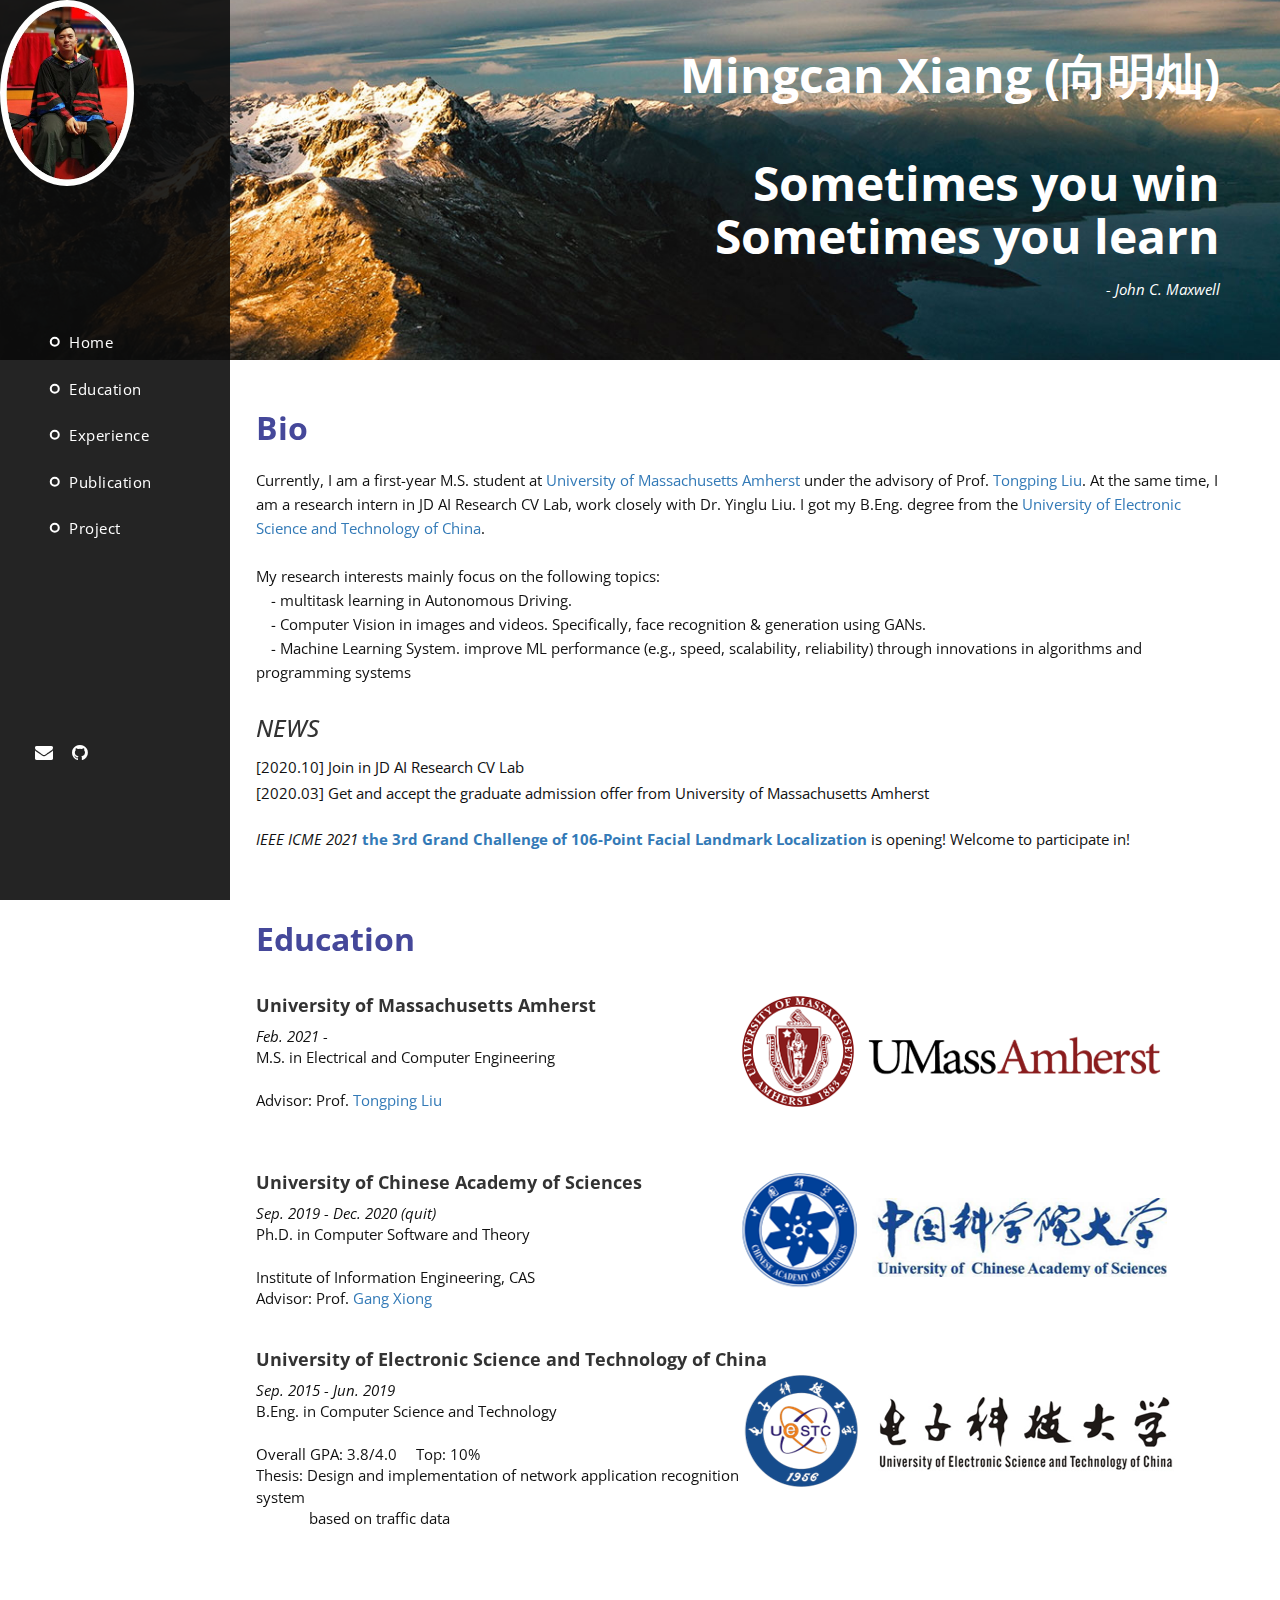
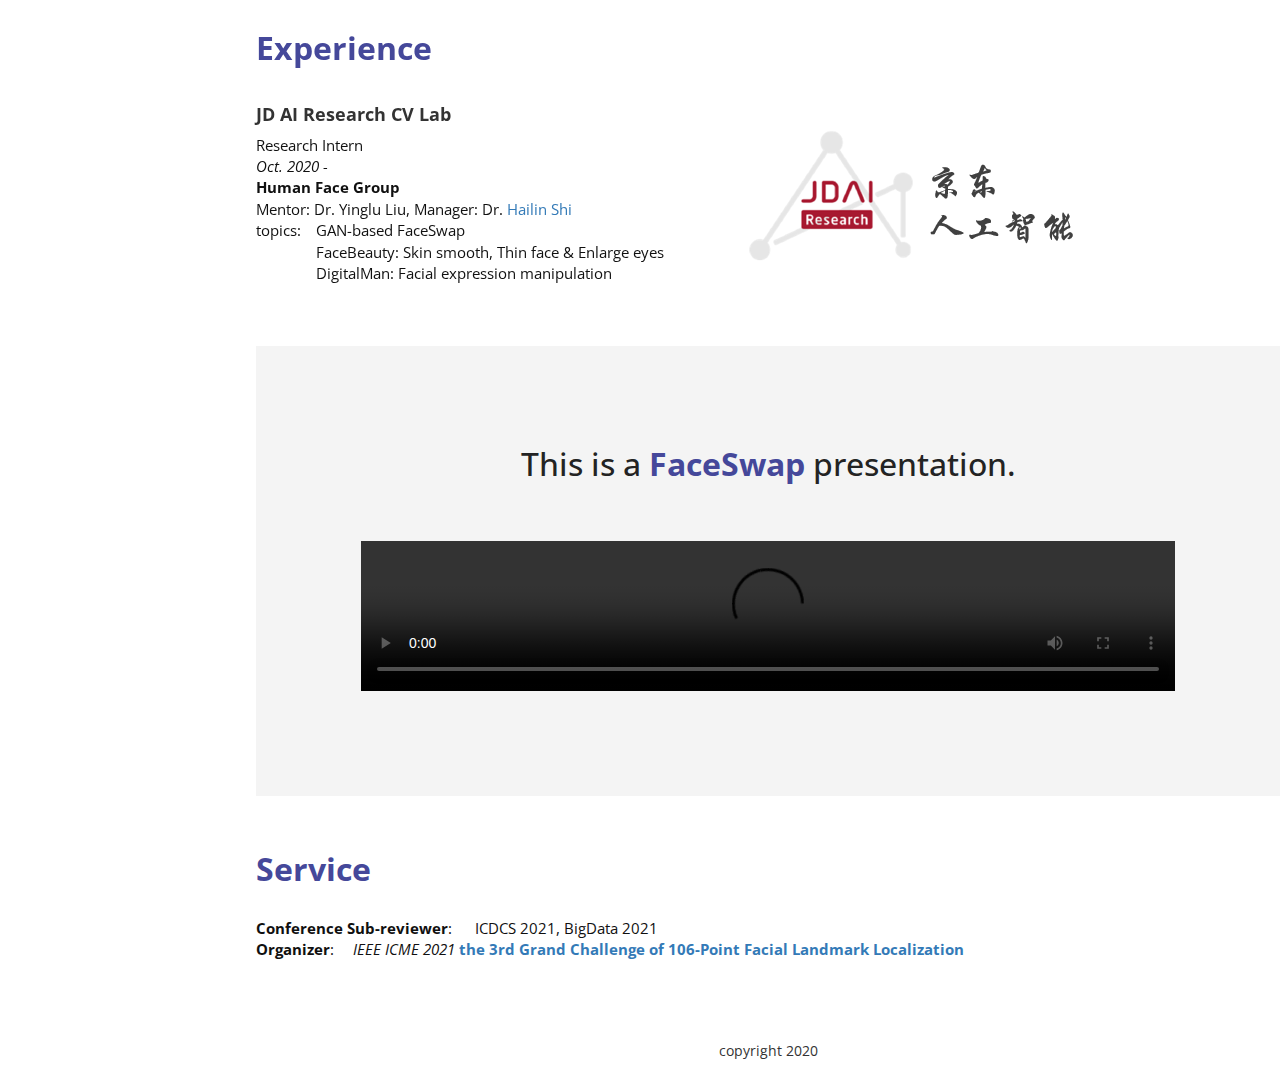
==== index.html @ 84d70c91 "Update index.html" ====
<!DOCTYPE html>
<html>
    <head>
        <meta charset="utf-8">
        <meta http-equiv="X-UA-Compatible" content="IE=edge,chrome=1">
        <title>Mingcan Xiang (向明灿)</title>

<!-- 
download
源码下载链接：
https://templatemo.com/tm-518-sentra

-->

<!--        -->
      <style>
        #yellow { color:#886A08; }
      </style>

        <link rel="icon" type="image/x-ico" href="./img/youcan.jpg" />
<!--        -->

        <meta name="description" content="">
        <meta name="viewport" content="width=device-width, initial-scale=1">
        <link rel="apple-touch-icon" href="apple-touch-icon.png">

        <link rel="stylesheet" href="css/bootstrap.min.css">
        <link rel="stylesheet" href="css/bootstrap-theme.min.css">
        <link rel="stylesheet" href="css/fontAwesome.css">
        <link rel="stylesheet" href="css/light-box.css">
        <link rel="stylesheet" href="css/owl-carousel.css">
        <link rel="stylesheet" href="css/templatemo-style.css">

        <link href="https://fonts.googleapis.com/css?family=Open+Sans:300,400,600,700,800" rel="stylesheet">

        <script src="js/vendor/modernizr-2.8.3-respond-1.4.2.min.js"></script>
    </head>

<body>



        <header class="nav-down responsive-nav hidden-lg hidden-md">
            <button type="button" id="nav-toggle" class="navbar-toggle" data-toggle="collapse" data-target="#main-nav">
                <span class="sr-only">Toggle navigation</span>
                <span class="icon-bar"></span>
                <span class="icon-bar"></span>
                <span class="icon-bar"></span>
            </button>
            <!--/.navbar-header-->
            <div id="main-nav" class="collapse navbar-collapse">
                <nav>
                    <ul class="nav navbar-nav">
                        <li><a href="#top">Home</a></li>
                        <li><a href="#education">Education</a></li>
                        <li><a href="#work"></a>Experience</li>
                        <li><a href="#video">Project</a></li>
                        <li><a href="#projects">Recent Projects</a></li>
                        <li><a href="#video">Presentation</a></li>
                        <li><a href="#blog">Blog Entries</a></li>
                        <li><a href="#contact">Contact Us</a></li>
                    </ul>
                </nav>
            </div>
        </header>

        <div class="sidebar-navigation hidde-sm hidden-xs">
            <div class="image">
                <a href="#">
                <img src="img/xmc.jpg" class="round_icon" alt="">
                </a>
<!--                <h5><strong id="yellow">mingcanxiang@umass.edu</strong></h5>-->

            </div>
            <nav>
                <ul>
                    <li>
                        <a href="#top">
                            <span class="rect"></span>
                            <span class="circle"></span>
                            Home
                        </a>
                    </li>

                    <li>
                        <a href="#education">
                            <span class="rect"></span>
                            <span class="circle"></span>
                            Education
                        </a>
                    </li>

                    <li>
                        <a href="#work">
                            <span class="rect"></span>
                            <span class="circle"></span>
                            Experience
                        </a>
                    </li>


                    <li>
                        <a href="#publication">
                            <span class="rect"></span>
                            <span class="circle"></span>
                            Publication
                        </a>
                    </li>

                    <li>
                        <a href="#video">
                            <span class="rect"></span>
                            <span class="circle"></span>
                            Project
                        </a>
                    </li>

<!--                    <li>-->
<!--                        <a href="#video">-->
<!--                            <span class="rect"></span>-->
<!--                            <span class="circle"></span>-->
<!--                            Presentation-->
<!--                        </a>-->
<!--                    </li>-->
<!--                    <li>-->
<!--                        <a href="#blog">-->
<!--                            <span class="rect"></span>-->
<!--                            <span class="circle"></span>-->
<!--                            Blog Entires-->
<!--                        </a>-->
<!--                    </li>-->
<!--                    <li>-->
<!--                        <a href="#contact">-->
<!--                            <span class="rect"></span>-->
<!--                            <span class="circle"></span>-->
<!--                            Contact Us-->
<!--                        </a>-->
<!--                    </li>-->
                </ul>
            </nav>
            <ul class="social-icons">
                <li><a href="mailto:mingcanxiang@umass.edu"><i class="fa fa-envelope"></i></a></li>
                <li><a href="https://github.com/MitchellX"><i class="fa fa-github"></i></a></li>
<!--                <li><a href="https://weibo.com/u/5796702725?is_all=1"><i class="fa fa-weibo"></i></a></li>-->
<!--                <li><a href="#"><i class="fa fa-weixin"></i></a></li>-->



<!--                <li><a href="#"><i class="fa fa-facebook"></i></a></li>-->
<!--                <li><a href="#"><i class="fa fa-twitter"></i></a></li>-->
<!--                <li><a href="#"><i class="fa fa-linkedin"></i></a></li>-->
<!--                <li><a href="#"><i class="fa fa-rss"></i></a></li>-->
<!--                <li><a href="#"><i class="fa fa-behance"></i></a></li>-->
            </ul>
        </div>

        <div class="slider">
            <div class="Modern-Slider" id="top">
                <!-- Item -->
                <div class="item item-1">
                    <div class="img-fill">
                    <div class="image"></div>
                    <div class="info">
                        <div>
                            <h1 style="text-align:left">Mingcan Xiang (向明灿)</h1>
<!--                            <p>mingcanxiang@umass.edu</p>-->
                                <br><br>
                                  <h1>Sometimes you win<br>Sometimes you learn</h1>
                                    <p><em>- John C. Maxwell</em></p>
                        </div>
                        </div>
                    </div>
                </div>
            </div>
        </div>


<!--        page 右边80%    --------------------------------->
    <div class="page-content">

    <!--   ---------------------BIO------------------------------>

        <section id="bio" class="content-section" style="margin-top:-50px;">
            <div class="section-heading">
                <h1><em>Bio</em></h1>
                    <div class="xmc-content">
                        <p>
                            Currently, I am a first-year M.S. student at <a href="https://www.umass.edu/">University of Massachusetts Amherst</a> under the advisory of Prof. <a href="https://people.umass.edu/tongping/index.html">Tongping Liu</a>.
                            At the same time, I am a research intern in JD AI Research CV Lab, work closely with Dr. Yinglu Liu.
                            I got my B.Eng. degree from the <a href="https://www.uestc.edu.cn/">University of Electronic Science and Technology of China</a>.
                            <br><br>


<!--                            My current research focuses on multitask learning in autonomous driving. computer vision, especially for face recognition and generation using GANs.-->
<!--                            Also, I am interested in the intersection between Machine Learning and Programming Systems.-->
<!--                            Like, improve ML performance (e.g., speed, scalability, reliability) through innovations in algorithms and programming systems.-->
<!--                            I am passionate about applying these methods for solving social problems. And I'll mainly focus on autonomous car in the further work-->




                            My research interests mainly focus on the following topics:

                            <br>
                            &emsp;- multitask learning in Autonomous Driving.
                            <br>
                            &emsp;- Computer Vision in images and videos. Specifically, face recognition & generation using GANs.
                            <br>
                            &emsp;- Machine Learning System. improve ML performance (e.g., speed, scalability, reliability) through innovations in algorithms and programming systems


                        </p>
                    </div>
            </div>
        </section>
        <br><br><br>




    <!--   --------------------NEWS------------------------------->


        <section id="news" class="content-section">
            <div class="section-heading">
                <h3><i>NEWS</i></h3>

<!--                <div class="news-content">[2021.01] One paper was accepted by CVPR 2021?</div>-->
                <div class="news-content">[2020.10] Join in JD AI Research CV Lab</div>
                <div class="news-content">[2020.03] Get and accept the graduate admission offer from University of Massachusetts Amherst</div>

                <br>
                <div class="news-content"><i>IEEE ICME 2021 </i> <a href="https://fllc3-icme2021.github.io/"><strong>the 3rd Grand Challenge of 106-Point Facial Landmark Localization </strong></a> is opening! Welcome to participate in!

</div>

            </div>
        </section>





    <!--   --------------------education------------------------------->

        <section id='education' class="edu-section">
            <div class="section-heading">
                <h1><em>Education</em></h1>
                <div class="edu-content">
                    <h4><strong>University of Massachusetts Amherst</strong>
                        <div class="photo">
                            <a href="https://www.umass.edu/">
                            <img src="img/umass.png" alt="">
                            </a>
                        </div>
                    </h4>

                        <div class="intro">

                                <i>Feb. 2021 - </i>
                            <br>
                                M.S. in Electrical and Computer Engineering
                            <br><br>
                                Advisor: Prof. <a href="https://people.umass.edu/tongping/index.html">Tongping Liu</a>
                            <br><br>

                        </div>
                </div>
            </div>
        </section>


        <section class="edu-section">
            <div class="section-heading">

                <div class="edu-content">
                    <h4><strong>University of Chinese Academy of Sciences</strong>
                        <div class="photo">
                            <a href="https://www.ucas.ac.cn/">
                            <img src="img/ucas.png" alt="">
                            </a>
                        </div>
                    </h4>

                        <div class="intro">

                                <i>Sep. 2019 - Dec. 2020 (quit)</i>
                            <br>
                                Ph.D. in Computer Software and Theory
                            <br><br>
                                Institute of Information Engineering, CAS
                            <br>
                            Advisor: Prof. <a href="http://people.ucas.ac.cn/~xionggang">Gang Xiong</a>
                        </div>
                </div>
            </div>
        </section>


        <section class="edu-section">
            <div class="section-heading">

                <div class="edu-content">
                    <h4><strong>University of Electronic Science and Technology of China</strong>
                        <div class="photo">
                            <a href="https://www.uestc.edu.cn/">
                            <img src="img/uestc.png" alt="">
                            </a>
                        </div>
                    </h4>

                        <div class="intro">

                                <i>Sep. 2015 - Jun. 2019</i>
                            <br>
                                B.Eng. in Computer Science and Technology
                            <br><br>
                                Overall GPA: 3.8/4.0    &emsp;Top: 10%
                            <br>
                            Thesis: Design and implementation of network application recognition system
                            <br>&ensp;&emsp;&emsp;&emsp;based on traffic data

                        </div>
                </div>
            </div>
        </section>


<!--   --------------------Work------------------------------->

        <section id='work' class="content-section">

            <!-------   JDAI  ----------->
            <div class="section-heading">
                <h1><em>Experience</em></h1>
                <div class="edu-content">
                    <h4><strong>JD AI Research CV Lab</strong>
                        <div class="photo">
                            <a href="https://air.jd.com/">
                            <img src="img/JDAI2.png" alt="">
                            </a>
                        </div>
                    </h4>

                        <div class="intro">
                            Research Intern
                                <br>
                            <i>Oct. 2020 - </i>
                                <br>
                            <strong>Human Face Group</strong>
                                <br>
                            Mentor: Dr. Yinglu Liu, Manager: Dr. <a href="https://sites.google.com/view/hailin-shi">Hailin Shi</a>
                                <br>
                            topics:&emsp;GAN-based FaceSwap
                                <br>
                            &emsp;&emsp;&emsp;&emsp;FaceBeauty: Skin smooth, Thin face & Enlarge eyes
                                                            <br>
                            &emsp;&emsp;&emsp;&emsp;DigitalMan: Facial expression manipulation

                                <br><br>
                        </div>
                </div>
            </div>

<!--            &lt;!&ndash;-&#45;&#45;&#45;&#45;   iie  -&#45;&#45;&#45;&#45;&#45;&#45;&#45;&#45;&ndash;&gt;-->
<!--            <div class="section-heading">-->
<!--                <h1><em>Work</em> Experience</h1>-->
<!--                <div class="edu-content">-->
<!--                    <h4><strong>Institute of Information Engineering CAS</strong>-->
<!--                        <div class="photo">-->
<!--&lt;!&ndash;                            <a href="">&ndash;&gt;-->
<!--                            <img src="img/iie2.png" alt="">-->
<!--                            </a>-->
<!--                        </div>-->
<!--                    </h4>-->

<!--                        <div class="intro">-->
<!--                            Research Intern-->
<!--                                <br>-->
<!--                            <i>2020.10 - </i>-->
<!--                                <br>-->
<!--                            <strong>Human Face Group</strong>-->
<!--                                <br>-->
<!--                            Mentor: Dr. Yinglu Liu, Manager: Dr. <a href="https://sites.google.com/view/hailin-shi">Hailin Shi</a>-->
<!--                                <br>-->
<!--                            topics:&emsp;GANs based FaceSwap-->
<!--                                <br>-->
<!--                            &emsp;&emsp;&emsp;&emsp;FaceBeauty: skin smooth, thin face & enlarge eyes-->
<!--                                <br><br>-->
<!--                        </div>-->
<!--                </div>-->
<!--            </div>-->


        </section>

<!--        <section>-->
<!--            <div class="section-heading">-->
<!--                <div class="edu-content">-->
<!--                    <h4><strong>JD AI Research CV Lab</strong>-->
<!--                        <div class="photo">-->
<!--                            <a href="https://air.jd.com/">-->
<!--                            <img src="img/jd.png" alt="">-->
<!--                            </a>-->
<!--                        </div>-->
<!--                    </h4>-->

<!--                        <div class="intro">-->
<!--                            Research Intern-->
<!--                                <br>-->
<!--                            <i>2020.10 - </i>-->
<!--                                <br>-->
<!--                            <strong>Human Face Group</strong>-->
<!--                                <br>-->
<!--                            Mentor: Dr. Yinglu Liu, Manager: Dr. <a href="https://sites.google.com/view/hailin-shi">Hailin Shi</a>-->
<!--                                <br>-->
<!--                            topics:&emsp;GANs based FaceSwap-->
<!--                                <br>-->
<!--                            &emsp;&emsp;&emsp;&emsp;FaceBeauty: skin smooth, thin face & enlarge eyes-->
<!--                                <br><br>-->
<!--                        </div>-->
<!--                </div>-->
<!--            </div>-->
<!--        </section>-->

<!------------------------------------- project ------------------------------------->

        <br><br><br>
            <section id="video" class="content-section">
                <div class="row">
                    <div class="col-md-12">
                        <div class="section-heading">
                            <h1>This is a <em>FaceSwap</em> presentation.</h1>
<!--                            <p>Praesent pellentesque efficitur magna, sed pellentesque neque malesuada vitae.</p>-->
                        </div>
<!--                        <div class="text-content">-->
<!--                            <p>In eget ipsum sed lorem vehicula luctus. Curabitur non dolor rhoncus, hendrerit justo sit amet, vestibulum turpis. Pellentesque id auctor tellus, vel ultricies augue. Duis condimentum aliquet blandit. Fusce rhoncus et eros ut pharetra. Phasellus convallis ultricies ligula ac gravida.</p>-->
<!--                        </div>-->
<!--                        <div class="accent-button button">-->
<!--                            <a href="#blog">Continue Reading</a>-->
<!--                        </div>-->
                    </div>
                    <div class="col-md-12">
                        <div class="box-video">
<!--                            <div class="bg-video" style="background-image: url(https://unsplash.imgix.net/photo-1425036458755-dc303a604201?fit=crop&fm=jpg&q=75&w=1000);">-->
<!--&lt;!&ndash;                            <div class="bg-video" style="background-image: url(https://unsplash.imgix.net/photo-1425036458755-dc303a604201?fit=crop&fm=jpg&q=75&w=1000);">&ndash;&gt;-->
<!--                                <div class="bt-play">Play</div>-->
<!--                            </div>-->
                            <div class="video-container">

                                <video width=90%  controls>
                                    <source src="img/faceswap.mp4" type="video/mp4">
                                </video>

                            </div>

                        </div>
                    </div>
                </div>
            </section>



<!--   --------------------service------------------------------->

        <section id='service' class="content-section" style="margin-top:-50px;">
            <div class="section-heading">
                <h1><em>Service</em></h1>
                <div class="service-content">
                    <div class="service">
                        <br>

                        <strong>Conference Sub-reviewer</strong>:
                        &emsp; ICDCS 2021, BigData 2021

                        <br>

                        <strong>Organizer</strong>:
                        &emsp;<i>IEEE ICME 2021 </i> <a href="https://fllc3-icme2021.github.io/"><strong>
                        the 3rd Grand Challenge of 106-Point Facial Landmark Localization </strong></a>


                    </div>


                </div>
            </div>
        </section>







<!-------------------------------- map1 ------------------------------->
        <br><br><br><br>
        <div id="map1" class="text-center">
                    <!-- How to change your own map point
                           1. Go to Google Maps
                           2. Click on your location point
                           3. Click "Share" and choose "Embed map" tab
                           4. Copy only URL and paste it within the src="" field below
                    -->
<!--                    <iframe src="https://www.google.com/maps/embed?pb=!1m18!1m12!1m3!1d657280.9957202278!2d-72.57901819542968!3d42.30214794599666!2m3!1f0!2f0!3f0!3m2!1i1024!2i768!4f13.1!3m3!1m2!1s0x89e6d273e4f0f865%3A0xa0d6586089148e05!2sUniversity%20of%20Massachusetts%20Amherst!5e0!3m2!1sen!2sus!4v1606650338096!5m2!1sen!2sus" width="1050" height="450" frameborder="0" style="border:0;" allowfullscreen="" aria-hidden="false" tabindex="0"></iframe>-->
        </div>
        <br>

<!-------------------------------- map2 ------------------------------->
        <div id="map2" class="text-center">
<script type='text/javascript' id='clustrmaps' src='//cdn.clustrmaps.com/map_v2.js?cl=ffffff&w=500&t=n&d=2qC6mql_nVZ74k6lGbiXEXkekyA7FXxjop_UwCElAo8&cmn=fc1c44&cmo=11f21a'></script>            copyright 2020
        </p>
        </div>

<!----------------------------模板自带的内容----------------------------------->

<!--        <div class="page-content">-->
<!--            <section id="featured" class="content-section">-->
<!--                <div class="section-heading">-->
<!--                    <h1>About<br><em>Me</em></h1>-->
<!--                    <p>Praesent pellentesque efficitur magna, -->
<!--                    <br>sed pellentesque neque malesuada vitae.</p>-->
<!--                </div>-->
<!--                <div class="section-content">-->
<!--                    <div class="owl-carousel owl-theme">-->
<!--                        <div class="item">-->
<!--                            <div class="image">-->
<!--                                <img src="img/featured_1.jpg" alt="">-->
<!--                                <div class="featured-button button">-->
<!--                                    <a href="#projects">Continue Reading</a>-->
<!--                                </div>-->
<!--                            </div>-->
<!--                            <div class="text-content">-->
<!--                                <h4>Lorem ipsum dolor</h4>-->
<!--                                <span>Proin et sapien</span>-->
<!--                                <p>#1 You are allowed to use Sentra Template for your business or client websites. You can use it for commercial or non-commercial or educational purposes.</p>-->
<!--                            </div>-->
<!--                        </div>-->
<!--                        <div class="item">-->
<!--                            <div class="image">-->
<!--                                <img src="img/featured_2.jpg" alt="">-->
<!--                                <div class="featured-button button">-->
<!--                                    <a href="#projects">Continue Reading</a>-->
<!--                                </div>-->
<!--                            </div>-->
<!--                            <div class="text-content">-->
<!--                                <h4>Phasellus a lacus ac odio</h4>-->
<!--                                <span>Maximus</span>-->
<!--                                <p>#2 You are NOT allowed to re-distribute this on any template website. You <strong>can post</strong> a screenshot and a link back to original template page on your blog or site. Thank you.</p>-->
<!--                            </div>-->
<!--                        </div>-->
<!--                        <div class="item">-->
<!--                            <div class="image">-->
<!--                                <img src="img/featured_3.jpg" alt="">-->
<!--                                <div class="featured-button button">-->
<!--                                    <a href="#projects">Continue Reading</a>-->
<!--                                </div>-->
<!--                            </div>-->
<!--                            <div class="text-content">-->
<!--                                <h4>Proin sit amet fringilla</h4>-->
<!--                                <span>Vulputate</span>-->
<!--                                <p>#3 Aliquam mollis lacus eget metus efficitur lobortis. Suspendisse libero lacus, accumsan vitae commodo tristique, luctus gravida metus.</p>-->
<!--                            </div>-->
<!--                        </div>-->
<!--                        <div class="item">-->
<!--                            <div class="image">-->
<!--                                <img src="img/featured_2.jpg" alt="">-->
<!--                                <div class="featured-button button">-->
<!--                                    <a href="#projects">Continue Reading</a>-->
<!--                                </div>-->
<!--                            </div>-->
<!--                            <div class="text-content">-->
<!--                                <h4>In volutpat augue lectus</h4>-->
<!--                                <span>Elementum</span>-->
<!--                                <p>#4 Aliquam mollis lacus eget metus efficitur lobortis. Suspendisse libero lacus, accumsan vitae commodo tristique, luctus gravida metus.</p>-->
<!--                            </div>-->
<!--                        </div>-->
<!--                        <div class="item">-->
<!--                            <div class="image">-->
<!--                                <img src="img/featured_1.jpg" alt="">-->
<!--                                <div class="featured-button button">-->
<!--                                    <a href="#projects">Continue Reading</a>-->
<!--                                </div>-->
<!--                            </div>-->
<!--                            <div class="text-content">-->
<!--                                <h4>Cras commodo odio</h4>-->
<!--                                <span>Aliquam</span>-->
<!--                                <p>#5 Mauris lacinia pretium libero, ut tincidunt lacus molestie ornare. Phasellus a facilisis erat. Praesent eleifend nibh mauris, quis sodales lorem convallis pulvinar.</p>-->
<!--                            </div>-->
<!--                        </div>-->
<!--                        <div class="item">-->
<!--                            <div class="image">-->
<!--                                <img src="img/featured_3.jpg" alt="">-->
<!--                                <div class="featured-button button">-->
<!--                                    <a href="#projects">Continue Reading</a>-->
<!--                                </div>-->
<!--                            </div>-->
<!--                            <div class="text-content">-->
<!--                                <h4>Sed at massa turpis</h4>-->
<!--                                <span>Curabitur</span>-->
<!--                                <p>#6 Vestibulum tincidunt ornare ligula vel molestie. Curabitur hendrerit mauris mollis ipsum vulputate rutrum. Phasellus luctus odio eget dui imperdiet.</p>-->
<!--                            </div>-->
<!--                        </div>-->
<!--                        <div class="item">-->
<!--                            <div class="image">-->
<!--                                <img src="img/featured_2.jpg" alt="">-->
<!--                                <div class="featured-button button">-->
<!--                                    <a href="#projects">Continue Reading</a>-->
<!--                                </div>-->
<!--                            </div>-->
<!--                            <div class="text-content">-->
<!--                                <h4>Aliquam mollis lacus</h4>-->
<!--                                <span>Suspendisse</span>-->
<!--                                <p>#7 Suspendisse suscipit nulla sed nisl fermentum, auctor suscipit nunc rhoncus. Proin faucibus metus diam, nec hendrerit purus pharetra in.</p>-->
<!--                            </div>-->
<!--                        </div>-->
<!--                        <div class="item">-->
<!--                            <div class="image">-->
<!--                                <img src="img/featured_1.jpg" alt="">-->
<!--                                <div class="featured-button button">-->
<!--                                    <a href="#projects">Continue Reading</a>-->
<!--                                </div>-->
<!--                            </div>-->
<!--                            <div class="text-content">-->
<!--                                <h4>Mauris lacinia pretium</h4>-->
<!--                                <span>Vestibulum</span>-->
<!--                                <p>#8 Suspendisse suscipit nulla sed nisl fermentum, auctor suscipit nunc rhoncus. Proin faucibus metus diam, nec hendrerit purus pharetra in.</p>-->
<!--                            </div>-->
<!--                        </div>-->
<!--                        <div class="item">-->
<!--                            <div class="image">-->
<!--                                <img src="img/featured_3.jpg" alt="">-->
<!--                                <div class="featured-button button">-->
<!--                                    <a href="#projects">Continue Reading</a>-->
<!--                                </div>-->
<!--                            </div>-->
<!--                            <div class="text-content">-->
<!--                                <h4>Proin sit amet fringilla erat</h4>-->
<!--                                <span>Convallis</span>-->
<!--                                <p>#9 Suspendisse suscipit nulla sed nisl fermentum, auctor suscipit nunc rhoncus. Proin faucibus metus diam, nec hendrerit purus pharetra in.</p>-->
<!--                            </div>-->
<!--                        </div>-->
<!--                    </div>-->
<!--                </div>-->
<!--            </section>-->

<!--            <section id="projects" class="content-section">-->
<!--                <div class="section-heading">-->
<!--                    <h1>Recent<br><em>Projects</em></h1>-->
<!--                    <p>Praesent pellentesque efficitur magna, -->
<!--                    <br>sed pellentesque neque malesuada vitae.</p>-->
<!--                </div>-->
<!--                <div class="section-content">-->
<!--                    <div class="masonry">-->
<!--                        <div class="row">-->
<!--                            <div class="item">-->
<!--                                <div class="col-md-8">-->
<!--                                    <a href="img/portfolio_big_1.jpg" data-lightbox="image"><img src="img/portfolio_1.jpg" alt="image 1"></a>-->
<!--                                </div>-->
<!--                            </div>-->
<!--                            <div class="item second-item">-->
<!--                                <div class="col-md-4">-->
<!--                                    <a href="img/portfolio_big_2.jpg" data-lightbox="image"><img src="img/portfolio_2.jpg" alt="image 2"></a>-->
<!--                                </div>-->
<!--                            </div>-->
<!--                            <div class="item">-->
<!--                                <div class="col-md-4">-->
<!--                                    <a href="img/portfolio_big_3.jpg" data-lightbox="image"><img src="img/portfolio_3.jpg" alt="image 3"></a>-->
<!--                                </div>-->
<!--                            </div>-->
<!--                            <div class="item">-->
<!--                                <div class="col-md-4">-->
<!--                                    <a href="img/portfolio_big_4.jpg" data-lightbox="image"><img src="img/portfolio_4.jpg" alt="image 4"></a>-->
<!--                                </div>-->
<!--                            </div>-->
<!--                            <div class="item">-->
<!--                                <div class="col-md-8">-->
<!--                                    <a href="img/portfolio_big_5.jpg" data-lightbox="image"><img src="img/portfolio_5.jpg" alt="image 5"></a>-->
<!--                                </div>-->
<!--                            </div>-->
<!--                        </div>-->
<!--                    </div>-->
<!--                </div>            -->
<!--            </section>-->

<!--            <section id="video" class="content-section">-->
<!--                <div class="row">-->
<!--                    <div class="col-md-12">-->
<!--                        <div class="section-heading">-->
<!--                            <h1>This is a <em>company</em> presentation.</h1>-->
<!--                            <p>Praesent pellentesque efficitur magna, sed pellentesque neque malesuada vitae.</p>-->
<!--                        </div>-->
<!--                        <div class="text-content">-->
<!--                            <p>In eget ipsum sed lorem vehicula luctus. Curabitur non dolor rhoncus, hendrerit justo sit amet, vestibulum turpis. Pellentesque id auctor tellus, vel ultricies augue. Duis condimentum aliquet blandit. Fusce rhoncus et eros ut pharetra. Phasellus convallis ultricies ligula ac gravida.</p>-->
<!--                        </div>-->
<!--                        <div class="accent-button button">-->
<!--                            <a href="#blog">Continue Reading</a>-->
<!--                        </div>-->
<!--                    </div>-->
<!--                    <div class="col-md-12">-->
<!--                        <div class="box-video">-->
<!--                            <div class="bg-video" style="background-image: url(https://unsplash.imgix.net/photo-1425036458755-dc303a604201?fit=crop&fm=jpg&q=75&w=1000);">-->
<!--                                <div class="bt-play">Play</div>-->
<!--                            </div>-->
<!--                            <div class="video-container">-->
<!--                                <iframe width="100%" height="520" src="https://www.youtube.com/embed/j-_7Ub-Zkow?rel=0&amp;showinfo=0" frameborder="0" allowfullscreen="allowfullscreen"></iframe>-->
<!--                            </div>-->
<!--                        </div>-->
<!--                    </div>-->
<!--                </div>-->
<!--            </section>-->

<!--            <section id="blog" class="content-section">-->
<!--                <div class="section-heading">-->
<!--                    <h1>Blog<br><em>Entries</em></h1>-->
<!--                    <p>Curabitur hendrerit mauris mollis ipsum vulputate rutrum. -->
<!--                    <br>Phasellus luctus odio eget dui imperdiet.</p>-->
<!--                </div>-->
<!--                <div class="section-content">-->
<!--                    <div class="tabs-content">-->
<!--                        <div class="wrapper">-->
<!--                            <ul class="tabs clearfix" data-tabgroup="first-tab-group">-->
<!--                              <li><a href="#tab1" class="active">July 2018</a></li>-->
<!--                              <li><a href="#tab2">June 2018</a></li>-->
<!--                              <li><a href="#tab3">May 2018</a></li>-->
<!--                              <li><a href="#tab4">April 2018</a></li>-->
<!--                            </ul>-->
<!--                            <section id="first-tab-group" class="tabgroup">-->
<!--                                <div id="tab1">-->
<!--                                    <ul>-->
<!--                                        <li>-->
<!--                                            <div class="item">-->
<!--                                                <img src="img/blog_1.jpg" alt="">-->
<!--                                                <div class="text-content">-->
<!--                                                    <h4>Integer ultrices augue</h4>-->
<!--                                                    <span>25 July 2018</span>-->
<!--                                                    <p>Nam vel egestas nisi. Nullam lobortis magna at enim venenatis luctus. Nam finibus, mauris eu dictum iaculis, dolor tortor cursus quam, in volutpat augue lectus sed magna. Integer mollis lorem quis ipsum maximus finibus.</p>-->
<!--                                                    -->
<!--                                                    <div class="accent-button button">-->
<!--                                                        <a href="#contact">Continue Reading</a>-->
<!--                                                    </div>-->
<!--                                                </div>-->
<!--                                            </div>-->
<!--                                        </li>-->
<!--                                        <li>-->
<!--                                            <div class="item">-->
<!--                                                <img src="img/blog_2.jpg" alt="">-->
<!--                                                <div class="text-content">-->
<!--                                                    <h4>Cras commodo odio ut</h4>-->
<!--                                                    <span>16 July 2018</span>-->
<!--                                                    <p>Nam vel egestas nisi. Nullam lobortis magna at enim venenatis luctus. Nam finibus, mauris eu dictum iaculis, dolor tortor cursus quam, in volutpat augue lectus sed magna. Integer mollis lorem quis ipsum maximus finibus.</p>-->
<!--                                                    -->
<!--                                                    <div class="accent-button button">-->
<!--                                                        <a href="#contact">Continue Reading</a>-->
<!--                                                    </div>-->
<!--                                                </div>-->
<!--                                            </div>-->
<!--                                        </li>-->
<!--                                        <li>-->
<!--                                            <div class="item">-->
<!--                                                <img src="img/blog_3.jpg" alt="">-->
<!--                                                <div class="text-content">-->
<!--                                                    <h4>Sed at massa turpis</h4>-->
<!--                                                    <span>10 July 2018</span>-->
<!--                                                    <p>Nam vel egestas nisi. Nullam lobortis magna at enim venenatis luctus. Nam finibus, mauris eu dictum iaculis, dolor tortor cursus quam, in volutpat augue lectus sed magna. Integer mollis lorem quis ipsum maximus finibus.</p>-->
<!--                                                    -->
<!--                                                    <div class="accent-button button">-->
<!--                                                        <a href="#contact">Continue Reading</a>-->
<!--                                                    </div>-->
<!--                                                </div>-->
<!--                                            </div>-->
<!--                                        </li>-->
<!--                                    </ul>-->
<!--                                </div>-->
<!--                                <div id="tab2">-->
<!--                                    <ul>-->
<!--                                        <li>-->
<!--                                            <div class="item">-->
<!--                                                <img src="img/blog_3.jpg" alt="">-->
<!--                                                <div class="text-content">-->
<!--                                                    <h4>Sed at massa turpis</h4>-->
<!--                                                    <span>30 June 2018</span>-->
<!--                                                    <p>Nam vel egestas nisi. Nullam lobortis magna at enim venenatis luctus. Nam finibus, mauris eu dictum iaculis, dolor tortor cursus quam, in volutpat augue lectus sed magna. Integer mollis lorem quis ipsum maximus finibus.</p>-->
<!--                                                    -->
<!--                                                    <div class="accent-button button">-->
<!--                                                        <a href="#contact">Continue Reading</a>-->
<!--                                                    </div>-->
<!--                                                </div>-->
<!--                                            </div>-->
<!--                                        </li>-->
<!--                                        <li>-->
<!--                                            <div class="item">-->
<!--                                                <img src="img/blog_1.jpg" alt="">-->
<!--                                                <div class="text-content">-->
<!--                                                    <h4>Lorem ipsum dolor sit</h4>-->
<!--                                                    <span>24 June 2018</span>-->
<!--                                                    <p>Nam vel egestas nisi. Nullam lobortis magna at enim venenatis luctus. Nam finibus, mauris eu dictum iaculis, dolor tortor cursus quam, in volutpat augue lectus sed magna. Integer mollis lorem quis ipsum maximus finibus.</p>-->
<!--                                                    -->
<!--                                                    <div class="accent-button button">-->
<!--                                                        <a href="#contact">Continue Reading</a>-->
<!--                                                    </div>-->
<!--                                                </div>-->
<!--                                            </div>-->
<!--                                        </li>-->
<!--                                        <li>-->
<!--                                            <div class="item">-->
<!--                                                <img src="img/blog_2.jpg" alt="">-->
<!--                                                <div class="text-content">-->
<!--                                                    <h4>Cras commodo odio ut</h4>-->
<!--                                                    <span>12 June 2018</span>-->
<!--                                                    <p>Nam vel egestas nisi. Nullam lobortis magna at enim venenatis luctus. Nam finibus, mauris eu dictum iaculis, dolor tortor cursus quam, in volutpat augue lectus sed magna. Integer mollis lorem quis ipsum maximus finibus.</p>-->
<!--                                                    -->
<!--                                                    <div class="accent-button button">-->
<!--                                                        <a href="#contact">Continue Reading</a>-->
<!--                                                    </div>-->
<!--                                                </div>-->
<!--                                            </div>-->
<!--                                        </li>-->
<!--                                    </ul>-->
<!--                                </div>-->
<!--                                <div id="tab3">-->
<!--                                    <ul>-->
<!--                                        <li>-->
<!--                                            <div class="item">-->
<!--                                                <img src="img/blog_2.jpg" alt="">-->
<!--                                                <div class="text-content">-->
<!--                                                    <h4>Cras commodo odio ut</h4>-->
<!--                                                    <span>26 May 2018</span>-->
<!--                                                    <p>Nam vel egestas nisi. Nullam lobortis magna at enim venenatis luctus. Nam finibus, mauris eu dictum iaculis, dolor tortor cursus quam, in volutpat augue lectus sed magna. Integer mollis lorem quis ipsum maximus finibus.</p>-->
<!--                                                    -->
<!--                                                    <div class="accent-button button">-->
<!--                                                        <a href="#contact">Continue Reading</a>-->
<!--                                                    </div>-->
<!--                                                </div>-->
<!--                                            </div>-->
<!--                                        </li>-->
<!--                                        <li>-->
<!--                                            <div class="item">-->
<!--                                                <img src="img/blog_1.jpg" alt="">-->
<!--                                                <div class="text-content">-->
<!--                                                    <h4>Lorem ipsum dolor sit</h4>-->
<!--                                                    <span>22 May 2018</span>-->
<!--                                                    <p>Nam vel egestas nisi. Nullam lobortis magna at enim venenatis luctus. Nam finibus, mauris eu dictum iaculis, dolor tortor cursus quam, in volutpat augue lectus sed magna. Integer mollis lorem quis ipsum maximus finibus.</p>-->
<!--                                                    -->
<!--                                                    <div class="accent-button button">-->
<!--                                                        <a href="#contact">Continue Reading</a>-->
<!--                                                    </div>-->
<!--                                                </div>-->
<!--                                            </div>-->
<!--                                        </li>-->
<!--                                        <li>-->
<!--                                            <div class="item">-->
<!--                                                <img src="img/blog_3.jpg" alt="">-->
<!--                                                <div class="text-content">-->
<!--                                                    <h4>Integer ultrices augue</h4>-->
<!--                                                    <span>8 May 2018</span>-->
<!--                                                    <p>Nam vel egestas nisi. Nullam lobortis magna at enim venenatis luctus. Nam finibus, mauris eu dictum iaculis, dolor tortor cursus quam, in volutpat augue lectus sed magna. Integer mollis lorem quis ipsum maximus finibus.</p>-->
<!--                                                    -->
<!--                                                    <div class="accent-button button">-->
<!--                                                        <a href="#contact">Continue Reading</a>-->
<!--                                                    </div>-->
<!--                                                </div>-->
<!--                                            </div>-->
<!--                                        </li>-->
<!--                                    </ul>-->
<!--                                </div>-->
<!--                                <div id="tab4">-->
<!--                                    <ul>-->
<!--                                        <li>-->
<!--                                            <div class="item">-->
<!--                                                <img src="img/blog_1.jpg" alt="">-->
<!--                                                <div class="text-content">-->
<!--                                                    <h4>Lorem ipsum dolor sit</h4>-->
<!--                                                    <span>26 April 2018</span>-->
<!--                                                    <p>Nam vel egestas nisi. Nullam lobortis magna at enim venenatis luctus. Nam finibus, mauris eu dictum iaculis, dolor tortor cursus quam, in volutpat augue lectus sed magna. Integer mollis lorem quis ipsum maximus finibus.</p>-->
<!--                                                    -->
<!--                                                    <div class="accent-button button">-->
<!--                                                        <a href="#contact">Continue Reading</a>-->
<!--                                                    </div>-->
<!--                                                </div>-->
<!--                                            </div>-->
<!--                                        </li>                                -->
<!--                                        <li>-->
<!--                                            <div class="item">-->
<!--                                                <img src="img/blog_3.jpg" alt="">-->
<!--                                                <div class="text-content">-->
<!--                                                    <h4>Integer ultrices augue eu</h4>-->
<!--                                                    <span>24 April 2018</span>-->
<!--                                                    <p>Nam vel egestas nisi. Nullam lobortis magna at enim venenatis luctus. Nam finibus, mauris eu dictum iaculis, dolor tortor cursus quam, in volutpat augue lectus sed magna. Integer mollis lorem quis ipsum maximus finibus.</p>-->
<!--                                                    -->
<!--                                                    <div class="accent-button button">-->
<!--                                                        <a href="#contact">Continue Reading</a>-->
<!--                                                    </div>-->
<!--                                                </div>-->
<!--                                            </div>-->
<!--                                        </li>-->
<!--                                        <li>-->
<!--                                            <div class="item">-->
<!--                                                <img src="img/blog_2.jpg" alt="">-->
<!--                                                <div class="text-content">-->
<!--                                                    <h4>Cras commodo odio ut</h4>-->
<!--                                                    <span>20 April 2018</span>-->
<!--                                                    <p>Nam vel egestas nisi. Nullam lobortis magna at enim venenatis luctus. Nam finibus, mauris eu dictum iaculis, dolor tortor cursus quam, in volutpat augue lectus sed magna. Integer mollis lorem quis ipsum maximus finibus.</p>-->
<!--                                                    -->
<!--                                                    <div class="accent-button button">-->
<!--                                                        <a href="#contact">Continue Reading</a>-->
<!--                                                    </div>-->
<!--                                                </div>-->
<!--                                            </div>-->
<!--                                        </li>-->
<!--                                    </ul>-->
<!--                                </div>-->
<!--                            </section> -->
<!--                        </div>-->
<!--                    </div>-->
<!--                </div>-->
<!--            </section>-->

<!--            <section id="contact" class="content-section">-->
<!--                -->
<!--                <div id="map">-->
<!--                -->
<!--                	&lt;!&ndash; How to change your own map point-->
<!--                           1. Go to Google Maps-->
<!--                           2. Click on your location point-->
<!--                           3. Click "Share" and choose "Embed map" tab-->
<!--                           4. Copy only URL and paste it within the src="" field below-->
<!--                    &ndash;&gt;-->
<!--                    <iframe src="https://www.google.com/maps/embed?pb=!1m18!1m12!1m3!1d657280.9957202278!2d-72.57901819542968!3d42.30214794599666!2m3!1f0!2f0!3f0!3m2!1i1024!2i768!4f13.1!3m3!1m2!1s0x89e6d273e4f0f865%3A0xa0d6586089148e05!2sUniversity%20of%20Massachusetts%20Amherst!5e0!3m2!1sen!2sus!4v1606650338096!5m2!1sen!2sus" width="1050" height="450" frameborder="0" style="border:0;" allowfullscreen="" aria-hidden="false" tabindex="0"></iframe>-->
<!--                </div>-->
<!--                <div id="contact-content">-->
<!--                    <div class="section-heading">-->
<!--                        <h1>Contact<br><em>Sentra</em></h1>-->
<!--                        <p>Curabitur hendrerit mauris mollis ipsum vulputate rutrum. -->
<!--                        <br>Phasellus luctus odio eget dui imperdiet.</p>-->
<!--                        -->
<!--                    </div>-->
<!--                    <div class="section-content">-->
<!--                        <form id="contact" action="#" method="post">-->
<!--                            <div class="row">-->
<!--                                <div class="col-md-4">-->
<!--                                  <fieldset>-->
<!--                                    <input name="name" type="text" class="form-control" id="name" placeholder="Your name..." required="">-->
<!--                                  </fieldset>-->
<!--                                </div>-->
<!--                                <div class="col-md-4">-->
<!--                                  <fieldset>-->
<!--                                    <input name="email" type="email" class="form-control" id="email" placeholder="Your email..." required="">-->
<!--                                  </fieldset>-->
<!--                                </div>-->
<!--                                 <div class="col-md-4">-->
<!--                                  <fieldset>-->
<!--                                    <input name="subject" type="text" class="form-control" id="subject" placeholder="Subject..." required="">-->
<!--                                  </fieldset>-->
<!--                                </div>-->
<!--                                <div class="col-md-12">-->
<!--                                  <fieldset>-->
<!--                                    <textarea name="message" rows="6" class="form-control" id="message" placeholder="Your message..." required=""></textarea>-->
<!--                                  </fieldset>-->
<!--                                </div>-->
<!--                                <div class="col-md-12">-->
<!--                                  <fieldset>-->
<!--                                    <button type="submit" id="form-submit" class="btn">Send Message Now</button>-->
<!--                                  </fieldset>-->
<!--                                </div>-->
<!--                            </div>-->
<!--                        </form>-->
<!--                    </div>-->
<!--                </div>-->
<!--            </section>-->
<!--            <section class="footer">-->
<!--                <p>Copyright &copy; 2019 Company Name -->
<!--                -->
<!--                . Design: TemplateMo</p>-->
<!--            </section>-->
<!--        </div>-->

    <script src="https://ajax.googleapis.com/ajax/libs/jquery/1.11.2/jquery.min.js"></script>
    <script>window.jQuery || document.write('<script src="js/vendor/jquery-1.11.2.min.js"><\/script>')</script>

    <script src="js/vendor/bootstrap.min.js"></script>
    
    <script src="js/plugins.js"></script>
    <script src="js/main.js"></script>

    <script>
        // Hide Header on on scroll down
        var didScroll;
        var lastScrollTop = 0;
        var delta = 5;
        var navbarHeight = $('header').outerHeight();

        $(window).scroll(function(event){
            didScroll = true;
        });

        setInterval(function() {
            if (didScroll) {
                hasScrolled();
                didScroll = false;
            }
        }, 250);

        function hasScrolled() {
            var st = $(this).scrollTop();
            
            // Make sure they scroll more than delta
            if(Math.abs(lastScrollTop - st) <= delta)
                return;
            
            // If they scrolled down and are past the navbar, add class .nav-up.
            // This is necessary so you never see what is "behind" the navbar.
            if (st > lastScrollTop && st > navbarHeight){
                // Scroll Down
                $('header').removeClass('nav-down').addClass('nav-up');
            } else {
                // Scroll Up
                if(st + $(window).height() < $(document).height()) {
                    $('header').removeClass('nav-up').addClass('nav-down');
                }
            }
            
            lastScrollTop = st;
        }
    </script>

    <script src="http://ajax.googleapis.com/ajax/libs/jquery/1.10.2/jquery.min.js" type="text/javascript"></script>

</body>
</html>
---- css/light-box.css ----
/* LIGHT BOX */

body:after {
  content: url(../img/close.png) url(../img/loading.gif) url(../img/prev.png) url(../img/next.png);
  display: none;
}

body.lb-disable-scrolling {
  overflow: hidden;
}

.lightboxOverlay {
  position: absolute;
  top: 0;
  left: 0;
  z-index: 99999;
  background-color: black;
  filter: progid:DXImageTransform.Microsoft.Alpha(Opacity=80);
  opacity: 0.8;
  display: none;
}

.lightbox {
  position: absolute;
  margin-top: 0%;
  left: 0;
  width: 100%;
  z-index: 100000;
  text-align: center;
  line-height: 0;
  font-weight: normal;
}

.lightbox .lb-image {
  display: block;
  height: auto;
  max-width: inherit;
  max-height: none;
  border-radius: 5px;

  /* Image border */
  border: 10px solid white;
}

.lightbox a img {
  border: none;
}

.lb-outerContainer {
  position: relative;
  *zoom: 1;
  width: 250px;
  height: 250px;
  margin: 0 auto;
  border-radius: 4px;

  /* Background color behind image.
     This is visible during transitions. */
  background-color: white;
}

.lb-outerContainer:after {
  content: "";
  display: table;
  clear: both;
}

.lb-loader {
  position: absolute;
  top: 43%;
  left: 0;
  height: 25%;
  width: 100%;
  text-align: center;
  line-height: 0;
}

.lb-cancel {
  display: block;
  width: 32px;
  height: 32px;
  margin: 0 auto;
  background: url(../img/loading.gif) no-repeat;
}

.lb-nav {
  position: absolute;
  top: 0;
  left: 0;
  height: 100%;
  width: 100%;
  z-index: 10;
}

.lb-container > .nav {
  left: 0;
}

.lb-nav a {
  outline: none;
  background-image: url('[data-uri]');
}

.lb-prev, .lb-next {
  height: 100%;
  cursor: pointer;
  display: block;
}

.lb-nav a.lb-prev {
  width: 34%;
  left: 0;
  float: left;
  background: url(../img/prev.png) left 48% no-repeat;
  filter: progid:DXImageTransform.Microsoft.Alpha(Opacity=0);
  opacity: 0;
  -webkit-transition: opacity 0.6s;
  -moz-transition: opacity 0.6s;
  -o-transition: opacity 0.6s;
  transition: opacity 0.6s;
}

.lb-nav a.lb-prev:hover {
  filter: progid:DXImageTransform.Microsoft.Alpha(Opacity=100);
  opacity: 1;
}

.lb-nav a.lb-next {
  width: 64%;
  right: 0;
  float: right;
  background: url(../img/next.png) right 48% no-repeat;
  filter: progid:DXImageTransform.Microsoft.Alpha(Opacity=0);
  opacity: 0;
  -webkit-transition: opacity 0.6s;
  -moz-transition: opacity 0.6s;
  -o-transition: opacity 0.6s;
  transition: opacity 0.6s;
}

.lb-nav a.lb-next:hover {
  filter: progid:DXImageTransform.Microsoft.Alpha(Opacity=100);
  opacity: 1;
}

.lb-dataContainer {
  margin: 0 auto;
  padding-top: 5px;
  *zoom: 1;
  width: 100%;
  -moz-border-radius-bottomleft: 4px;
  -webkit-border-bottom-left-radius: 4px;
  border-bottom-left-radius: 4px;
  -moz-border-radius-bottomright: 4px;
  -webkit-border-bottom-right-radius: 4px;
  border-bottom-right-radius: 4px;
}

.lb-dataContainer:after {
  content: "";
  display: table;
  clear: both;
}

.lb-data {
  padding: 0 4px;
  color: #ccc;
}

.lb-data .lb-details {
  width: 85%;
  float: left;
  text-align: left;
  line-height: 1.1em;
}

.lb-data .lb-caption {
  font-size: 13px;
  font-weight: bold;
  line-height: 1em;
}

.lb-data .lb-caption a {
  color: #4ae;
}

.lb-data .lb-number {
  margin-top: 15px;
  display: block;
  clear: left;
  padding-bottom: 1em;
  font-size: 13px;
  color: #999999;
}

.lb-data .lb-close {
  display: block;
  float: right;
  width: 30px;
  height: 30px;
  background: url(../img/close.png) top right no-repeat;
  text-align: right;
  outline: none;
  filter: progid:DXImageTransform.Microsoft.Alpha(Opacity=70);
  opacity: 0.7;
  -webkit-transition: opacity 0.2s;
  -moz-transition: opacity 0.2s;
  -o-transition: opacity 0.2s;
  transition: opacity 0.2s;
}

.lb-data .lb-close:hover {
  cursor: pointer;
  filter: progid:DXImageTransform.Microsoft.Alpha(Opacity=100);
  opacity: 1;
}
---- css/owl-carousel.css ----
/**
 * Owl Carousel v2.3.1
 * Copyright 2013-2018 David Deutsch
 * Licensed under: SEE LICENSE IN https://github.com/OwlCarousel2/OwlCarousel2/blob/master/LICENSE
 */
/*
 *  Owl Carousel - Core
 */
.owl-carousel {
  display: none;
  width: 100%;
  -webkit-tap-highlight-color: transparent;
  /* position relative and z-index fix webkit rendering fonts issue */
  position: relative;
  z-index: 1; }
  .owl-carousel .owl-stage {
    position: relative;
    -ms-touch-action: pan-Y;
    touch-action: manipulation;
    -moz-backface-visibility: hidden;
    /* fix firefox animation glitch */ }
  .owl-carousel .owl-stage:after {
    content: ".";
    display: block;
    clear: both;
    visibility: hidden;
    line-height: 0;
    height: 0; }
  .owl-carousel .owl-stage-outer {
    position: relative;
    overflow: hidden;
    /* fix for flashing background */
    -webkit-transform: translate3d(0px, 0px, 0px); }
  .owl-carousel .owl-wrapper,
  .owl-carousel .owl-item {
    -webkit-backface-visibility: hidden;
    -moz-backface-visibility: hidden;
    -ms-backface-visibility: hidden;
    -webkit-transform: translate3d(0, 0, 0);
    -moz-transform: translate3d(0, 0, 0);
    -ms-transform: translate3d(0, 0, 0); }
  .owl-carousel .owl-item {
    position: relative;
    min-height: 1px;
    float: left;
    -webkit-backface-visibility: hidden;
    -webkit-tap-highlight-color: transparent;
    -webkit-touch-callout: none; }
  .owl-carousel .owl-item img {
    display: block;
    width: 100%; }
  .owl-carousel .owl-nav.disabled,
  .owl-carousel .owl-dots.disabled {
    display: none; }
  .owl-carousel .owl-nav .owl-prev,
  .owl-carousel .owl-nav .owl-next,
  .owl-carousel .owl-dot {
    cursor: pointer;
    cursor: hand;
    -webkit-user-select: none;
    -khtml-user-select: none;
    -moz-user-select: none;
    -ms-user-select: none;
    user-select: none; }
  .owl-carousel .owl-nav button.owl-prev,
  .owl-carousel .owl-nav button.owl-next,
  .owl-carousel button.owl-dot {
    background: none;
    color: inherit;
    border: none;
    padding: 0 !important;
    font: inherit; }
  .owl-carousel.owl-loaded {
    display: block; }
  .owl-carousel.owl-loading {
    opacity: 0;
    display: block; }
  .owl-carousel.owl-hidden {
    opacity: 0; }
  .owl-carousel.owl-refresh .owl-item {
    visibility: hidden; }
  .owl-carousel.owl-drag .owl-item {
    -ms-touch-action: none;
        touch-action: none;
    -webkit-user-select: none;
    -moz-user-select: none;
    -ms-user-select: none;
    user-select: none; }
  .owl-carousel.owl-grab {
    cursor: move;
    cursor: grab; }
  .owl-carousel.owl-rtl {
    direction: rtl; }
  .owl-carousel.owl-rtl .owl-item {
    float: right; }

/* No Js */
.no-js .owl-carousel {
  display: block; }

/*
 *  Owl Carousel - Animate Plugin
 */
.owl-carousel .animated {
  animation-duration: 1000ms;
  animation-fill-mode: both; }

.owl-carousel .owl-animated-in {
  z-index: 0; }

.owl-carousel .owl-animated-out {
  z-index: 1; }

.owl-carousel .fadeOut {
  animation-name: fadeOut; }

@keyframes fadeOut {
  0% {
    opacity: 1; }
  100% {
    opacity: 0; } }

/*
 * 	Owl Carousel - Auto Height Plugin
 */
.owl-height {
  transition: height 500ms ease-in-out; }

/*
 * 	Owl Carousel - Lazy Load Plugin
 */
.owl-carousel .owl-item .owl-lazy {
  opacity: 0;
  transition: opacity 400ms ease; }

.owl-carousel .owl-item img.owl-lazy {
  transform-style: preserve-3d; }

/*
 * 	Owl Carousel - Video Plugin
 */
.owl-carousel .owl-video-wrapper {
  position: relative;
  height: 100%;
  background: #000; }

.owl-carousel .owl-video-play-icon {
  position: absolute;
  height: 80px;
  width: 80px;
  left: 50%;
  top: 50%;
  margin-left: -40px;
  margin-top: -40px;
  background: url("owl.video.play.png") no-repeat;
  cursor: pointer;
  z-index: 1;
  -webkit-backface-visibility: hidden;
  transition: transform 100ms ease; }

.owl-carousel .owl-video-play-icon:hover {
  -ms-transform: scale(1.3, 1.3);
      transform: scale(1.3, 1.3); }

.owl-carousel .owl-video-playing .owl-video-tn,
.owl-carousel .owl-video-playing .owl-video-play-icon {
  display: none; }

.owl-carousel .owl-video-tn {
  opacity: 0;
  height: 100%;
  background-position: center center;
  background-repeat: no-repeat;
  background-size: contain;
  transition: opacity 400ms ease; }

.owl-carousel .owl-video-frame {
  position: relative;
  z-index: 1;
  height: 100%;
  width: 100%; }
---- css/templatemo-style.css ----
/* 

Sentra Template

https://templatemo.com/tm-518-sentra

*/

body {
  font-family: 'Open Sans', sans-serif;
}

p {
  font-size: 13px;
  color: #7a7a7a;
  line-height: 24px;
}

.page-content {
  /*width: 77.5%;*/
  width: 80%;
  float: right;
}

/*------------------------------------------*/
/*实现圆头像*/

.round_icon{
  width: 58%;
  height: 58%;
  display: flex;
  border-radius: 70%;
  align-items: center;
  justify-content: center;
  overflow: hidden;
}


/*我自定义的文本格式*/
.xmc-content {
  padding-top: 40px;
  width: 95%;
  background-color: #fff;
  position: relative;
  z-index: 10;
}

.news-content {
  padding-top: 5px;
  width: 95%;
  background-color: #fff;
    font-size: 15px;
  /*line-height: 26px;*/
  color: #101010;
  position: relative;
  z-index: 10;
}

.photo{
  float: right;
  width: 50%;
}

/*这里调节字体大小和颜色, 宽度占比*/
.intro{

  font-size: 15px;
  /*line-height: 26px;*/
  color: #101010;

  float: left;
  width: 50%;
}

.service{

  font-size: 15px;
  /*line-height: 26px;*/
  color: #101010;
  float: left;
}

.edu-content {
  padding-top: 20px;
  width: 95%;
  background-color: #fff;

  position: relative;
  z-index: 10;
}

.edu-section {
  padding-top: 10px;
  position: relative;
  width: 100%;
  display: inline-block;
  height: auto;
  left: 50%;
  text-align: center;
  -webkit-transform: translateX(-50%);
  -moz-transform: translateX(-50%);
  -ms-transform: translateX(-50%);
  -o-transform: translateX(-50%);
  transform: translateX(-50%);
}




/*------------------------------------------*/





.content-section {
  padding-top: 100px;
  position: relative;
  width: 100%;
  display: inline-block;
  height: auto;
  left: 50%;
  text-align: center;
  -webkit-transform: translateX(-50%);
  -moz-transform: translateX(-50%);
  -ms-transform: translateX(-50%);
  -o-transform: translateX(-50%);
  transform: translateX(-50%);
}

.section-heading {
  text-align: left;
  position: relative;
  margin-bottom: 60px;
}

.section-heading h1 {
  margin-top: 0px;
  font-size: 32px;
  color: #232323;
  display: inline-block;
  margin-right: 50px;
}
/*改大标题的颜色*/
.section-heading em {
  font-style: normal;
  font-weight: 700;
  color: #45489a;
}

/*改p标签的颜色和大小*/
.section-heading p {
  display: inline-block;
  font-size: 15px;
  /*line-height: 26px;*/
  color: #101010;
  /*color: #343434;*/
  position: absolute;
  top: 12.5px;
}

.white-button a {
  font-size: 13px;
  font-weight: 600;
  color: #45489a;
  text-transform: capitalize;
  background-color: #fff;
  display: inline-block;
  height: 44px;
  line-height: 44px;
  padding: 0px 25px;
  letter-spacing: 0.25px;
  text-decoration: none;
  transition: all 0.3s;
}

.white-button a:hover {
  background-color: #45489a;
  color: #fff;
}

.accent-button a {
  font-size: 13px;
  font-weight: 600;
  color: #fff;
  text-transform: capitalize;
  background-color: #45489a;
  display: inline-block;
  height: 44px;
  line-height: 44px;
  padding: 0px 25px;
  letter-spacing: 0.25px;
  text-decoration: none;
  transition: all 0.3s;
}

.accent-button a:hover {
  background-color: #fff;
  color: #45489a;
}

header {
    position: fixed;
    top: 0;
    transition: top 0.3s ease-in-out;
    width: 100%;
}

.nav-up {
    top: -75px;
}

/* Responsive Navigation */

.responsive-nav {
  position: fixed;
  z-index: 10;
  width: 100%;
  height: 80px;
  background-color: rgba(250,250,250,.95);
  box-shadow: 0px 5px 15px rgba(0,0,0,0.2);
}

.navbar-toggle {
  position: absolute;
  top: 40%;
  left: 50%;
  display: inline-block;
  -webkit-transform: translateX(-50%) translateY(-50%);
  -moz-transform: translateX(-50%) translateY(-50%);
  -ms-transform: translateX(-50%) translateY(-50%);
  -o-transform: translateX(-50%) translateY(-50%);
  transform: translateX(-50%) translateY(-50%);
}

.navbar-nav {
  margin: 0;
  border: none;
}

#main-nav ul {
  text-align: center;
  background-color: rgba(0,0,0,0.9);
  margin-top: 59px;
  width: 100%;
}
#main-nav ul li {
  margin: 15px 0px;
}
#main-nav ul li:hover {
  background-color: transparent;
}
#main-nav ul li a {
  font-size: 15px;
  text-transform: capitalize;
  color: #fff;
  box-shadow: none;
  border: none;
}

#main-nav ul li a:hover {
  opacity: 0.5;
  background-color: transparent;
}

.navbar-toggle span {
  background-color: #232323;
}


/* Sidebar Style */

.sidebar-navigation {
  /*这个之后改*/
  /*22.5*/
  width: 18%;
  float: left;
  height: 100%;
  position: fixed;
  background-color: rgba(12,12,12,0.9);
  z-index: 10;
}

.sidebar-navigation .logo {
  position: absolute;
  width: 100%;
  height: 140px;
  line-height: 100px;
  background-color: #45489a;
  padding: 20px;
  text-align: center;
}

/*.sidebar-navigation.round_icon{*/
/*  width: 58%;*/
/*  height: 58%;*/
/*  display: flex;*/
/*  border-radius: 70%;*/
/*  align-items: center;*/
/*  justify-content: center;*/
/*  overflow: hidden;*/
/*}*/

.sidebar-navigation .logo a {
  text-decoration: none;
  color: #fff;
  font-size: 24px;
  font-weight: 700;
  text-transform: uppercase;
  letter-spacing: 0.5px;
  height: 100px;
  width: 100%;
  display: inline-block;
  border: 1px solid rgba(250,250,250,0.5);
}

.sidebar-navigation .logo em {
  font-style: normal;
  font-weight: 300;
}

.sidebar-navigation nav {
  position: relative;
  /*改这里，终于找到了*/
  top: 30%;
  left: 60%;
  -webkit-transform: translateX(-60%) translateY(-60%);
  -moz-transform: translateX(-60%) translateY(-60%);
  -ms-transform: translateX(-60%) translateY(-60%);
  -o-transform: translateX(-60%) translateY(-60%);
  transform: translateX(-60%) translateY(-60%);
}

.sidebar-navigation ul {
  margin-left: 45px;
  list-style: none;
  padding: 0;
}
.sidebar-navigation li{
  padding: 10px 0;
}
.sidebar-navigation span{
  display: inline-block;
  position:relative;
}
.sidebar-navigation nav a{
  display: inline-block;
  color: #fff;
  margin-top: 5px;
  text-decoration: none!important;
  font-size: 15px;
  letter-spacing: 0.5px;
  text-transform: capitalize;
}
.circle{
  margin-right: 5px;
  height: 10px;
  width: 10px;
  left: 0px;
  top: -1px;
  border-radius: 50%;
  background-color: transparent;
  border: 2px solid #fff;
  transition: all 0.3s;
}
.rect{
  height: 1px;
  width: 0px;
  left: 0;
  bottom: 5.5px;
  background-color: #fff;
  -webkit-transition: -webkit-transform 0.1s, width 0.6s;
  -moz-transition: -webkit-transform 0.1s, width 0.6s;
  transition: transform 0.1s, width 0.6s;
}
.sidebar-navigation nav a:focus {
  color: #fff;
}
.sidebar-navigation nav a:hover, nav .active-section {
  color: #fff;
}
.sidebar-navigation nav a:hover span, nav .active-section span{
  background-color: #ddd;
}
.sidebar-navigation nav .active-section .rect{
  width: 30px;
}
.sidebar-navigation nav .active-section .circle{
  background-color: #fff;
}

.sidebar-navigation .social-icons {
  position: absolute;
  width: 100%;  
  bottom: 10%;
  padding: 0;
  margin: 15%;
  text-align: left;
}

.sidebar-navigation .social-icons li {
  display: inline-block;
  margin-right: 15px;
  margin-top: 0px;
  margin-bottom: 0px;
}
.sidebar-navigation .social-icons li:last-child {
  margin-right: 0px;
}

.sidebar-navigation .social-icons li a {
  font-size: 18px;
  color: #fff;
  transition: all 0.5s;
}

.sidebar-navigation .social-icons li a:hover {
  color: #45489a;
}


/* Slider Style */

.slider .content-section {
  padding-top: 0px;
  min-width: 100%;
  min-height: 100vh;
  width: 100%;
  height: 100vh;
  text-align: center;
}

.slider p a {
	color: #FFF;
}
.slider p a:hover {
	color: #FF0;
	text-decoration: none;
}

.Modern-Slider .info {
  text-align: right;
  position: absolute;
  z-index: 10;
  top: 50%;
  right: 60px;
  -webkit-transform: translateY(-50%);
  -moz-transform: translateY(-50%);
  -ms-transform: translateY(-50%);
  -o-transform: translateY(-50%);
  transform: translateY(-50%);
  display: inline-block;
}

.Modern-Slider .info h1 {
  margin-top: 0px;
  margin-bottom: 15px;
  font-size: 48px;
  color: #fff;
  font-weight: 700;
}

.Modern-Slider .info p {
  font-size: 15px;
  color: #fff;
}

.Modern-Slider .info .white-button {
  margin-top: 30px;
}

.Modern-Slider .info .white-button a:focus {
  outline: none;
}

.Modern-Slider .slick-dots {
  opacity: 0;
}

.Modern-Slider .NextArrow{
  outline: none;
  display: none;
  position:absolute;
  top:60px;
  right:60px;
  width:50px;
  height:50px;
  background:rgba(0,0,0,.50);
  border:0 none;
  margin-top:-22.5px;
  text-align:center;
  font:32px/50px FontAwesome;
  color: #ffffff;
  z-index:5;
}

.Modern-Slider .NextArrow:before{content:'\f105';}

.Modern-Slider .PrevArrow{
  outline: none;
  position:absolute;
  top:60px;
  right: 120px;
  width:50px;
  height:50px;
  background:rgba(0,0,0,.50);
  border:0 none;
  margin-top:-22.5px;
  text-align:center;
  font:32px/50px FontAwesome;
  color:#FFF;
  z-index:5;
}

.Modern-Slider .item .image {
  width: 100%;
  height: 40vh;
  background-position: center center;
  background-size: cover;
  display: block;
}

.Modern-Slider .item-1 .image {
  background-image: url(../img/slide_1.jpg);
}

.Modern-Slider .item-2 .image {
  background-image: url(../img/slide_2.jpg);
}

.Modern-Slider .item-3 .image {
  background-image: url(../img/slide_3.jpg);
}

.Modern-Slider .PrevArrow:before{content:'\f104';}

.Modern-Slider .item .image {
  animation: zoomin 12s ease-in-out infinite alternate;
  -webkit-animation: zoomin 12s ease-in-out infinite alternate;
}

@keyframes zoomin {
    0% {-webkit-transform: scale(1);}
    100% {-webkit-transform: scale(1.2);}
}

.Modern-Slider {background:transparent;}

/* ==== Slick Slider Css Ruls === */
.slick-slider{position:relative;display:block;-webkit-user-select:none;-moz-user-select:none;-ms-user-select:none;user-select:none;-webkit-touch-callout:none;-khtml-user-select:none;-ms-touch-action:pan-y;touch-action:pan-y;-webkit-tap-highlight-color:transparent}
.slick-list{position:relative;display:block;overflow:hidden;margin:0;padding:0}
.slick-list:focus{outline:none}.slick-list.dragging{cursor:hand}
.slick-slider .slick-track,.slick-slider .slick-list{-webkit-transform:translate3d(0,0,0);-ms-transform:translate3d(0,0,0);transform:translate3d(0,0,0)}
.slick-track{position:relative;top:0;left:0;display:block}
.slick-track:before,.slick-track:after{display:table;content:''}.slick-track:after{clear:both}
.slick-loading .slick-track{visibility:hidden}
.slick-slide{display:none;float:left /* If RTL Make This Right */ ;height:100%;min-height:1px}
.slick-slide.dragging img{pointer-events:none}
.slick-initialized .slick-slide{display:block}
.slick-loading .slick-slide{visibility:hidden}
.slick-vertical .slick-slide{display:block;height:auto;border:1px solid transparent}


/* Featured Style */



#featured {
  padding-left: 60px;
  padding-right: 60px;
  padding-bottom: 80px;
  border-bottom: 1px solid #eee;
}

#featured .section-heading {
  margin-right: 20%;
}

#featured .content-section {
  display: inline-block;
  position: relative;
}

#featured .owl-dots {
  margin-top: 40px;
}

#featured .owl-dots .owl-dot span  {
  width: 12px;
  height: 12px;
  background-color: #cdcdcd!important;
  display: inline-block;
  border-radius: 50%;
  margin: 0 3px;
}

#featured .owl-dots .active span {
  background-color: #45489a!important;
}

#featured .owl-dots button {
  outline: none;
}

#featured .owl-nav {
  position: absolute;
  display: inline-block;
  top: -110px;
  right: 0;
}

#featured .owl-nav button:focus {
  outline: none;
}

#featured .owl-nav .owl-prev span {
  margin-right: 10px;
}

#featured .owl-nav .owl-next span, #featured .owl-nav .owl-prev span {
  outline: none;
  width: 50px;
  height: 50px;
  display: inline-block;
  text-align: center;
  line-height: 42px;
  background-color: #eee;
  color: #232323;
  font-size: 42px;
  transition: all 0.5s;
}

#featured .owl-nav span:hover {
  background-color: #45489a;
  color: #fff;
}

#featured .item {
  text-align: left;
  position: relative;
  z-index: 10;
}

#featured .item .image {
  position: relative;
}

#featured .item .image img {
  width: 100%;
  overflow: hidden;
}

#featured .item .image .featured-button a {
  font-size: 13px;
  font-weight: 600;
  color: #fff;
  text-align: center;
  text-transform: capitalize;
  background-color: rgba(69,72,154, 0.9);
  display: inline-block;
  height: 44px;
  line-height: 44px;
  width: 100%;
  letter-spacing: 0.25px;
  text-decoration: none;
  transition: all 0.5s;
  position: absolute;
  z-index: 9;
  bottom: -44px;
  opacity: 0;
}

#featured .item:hover .featured-button a {
  bottom: 0;
  opacity: 1;
}

#featured .item .text-content {
  padding-top: 20px;
  background-color: #fff;
  position: relative;
  z-index: 10;
}

#featured .item .text-content h4 {
  margin-top: 0px;
  margin-bottom: 5px;
  font-size: 21px;
  font-weight: 600;
  color: #232323;
  letter-spacing: 0.5px;
}

#featured .item .text-content span {
  display: inline-block;
  font-size: 15px;
  font-weight: 600;
  color: #7a7a7a;
  letter-spacing: 0.5px;
  margin-bottom: 12.5px;
}



/* Projects Style */

#projects {
  padding-left: 60px;
  padding-right: 60px;
  padding-bottom: 50px;
}

#projects .masonry {
  position: relative;
  width: 100%;
}

#projects .masonry .item img {
  transition: all 1s;
  width: 100%;
  overflow: hidden;
  margin-bottom: 30px;
}

#projects .masonry .item img:hover {
  opacity: 0.5;
}



/* Video Presentation Style */

#video {
  text-align: center;
  background-color: #f4f4f4;
  padding: 100px 60px;
}

#video .section-heading {
  margin-bottom: 30px;
  text-align: center;
}

#video .section-heading h1 {
  display: block;
  margin: 0px;
}

#video .section-heading p {
  position: relative;
  margin: 0px;
}

#video .accent-button {
  margin-top: 30px;
}

.box-video{
  width: 100%;
  position: relative;
  margin-top: 30px;
  cursor: pointer;
  overflow: hidden;
}

.box-video .bg-video{
  position: absolute;
  top: 0;
  left: 0;
  width: 100%;
  height: 100%;
  background-repeat: no-repeat;
  background-position: center;
  background-size: cover;
  z-index: 2;
}

.box-video .video-container{
  position: relative;
  margin: 0;
  z-index: 1;
}

.box-video .bt-play {
  position: absolute;
  top:50%;
  left:50%;
  margin:-30px 0 0 -30px;
  display: inline-block;
  width: 60px;
  height: 60px;
  background:#fff;
  border-radius: 50%;
  text-indent: -999em;
  cursor: pointer;
  z-index:2;
  -webkit-transition: all .3s ease-out;
  transition: all .3s ease-out;
}
.box-video .bt-play:after {
  content: '';
  position: absolute;
  left: 50%;
  top: 50%;
  height: 0;
  width: 0;
  margin: -12px 0 0 -6px;
  border: solid transparent;
  border-left-color: #000;
  border-width: 12px 20px;
  -webkit-transition: all .3s ease-out;
  transition: all .3s ease-out;
}
.box-video:hover .bt-play {
  transform: scale(1.1);
}

.box-video.open .bg-video{
  visibility: hidden;
  opacity: 0;
  -webkit-transition: all .6s .8s;
  transition: all .6s .8s;  
}
.box-video.open .video-container{
  opacity: 1;
  -webkit-transition: all .6s .8s;
  transition: all .6s .8s;
}




/* Blog Style */

#blog {
  padding-left: 60px;
  padding-right: 60px;
  padding-bottom: 80px;
}

#blog .tabs {
  list-style: none;
  margin: 0px;
  padding: 0px;
  height: 90px;
  width: 100%;
  background-color: #eee;
  border-bottom: 10px solid #45489a;
}

#blog .tabs li {
  display: inline-block;
  text-align: center;
  width: 25%;
  float: left;
  margin: 0;
  padding: 0;
}

#blog .tabs a {
  display: block;
  text-align: center;
  text-decoration: none;
  text-transform: capitalize;
  letter-spacing: 0.5px;
  color: #232323;
  font-size: 19px;
  line-height: 80px;
  font-weight: 600;
  transition: 0.5s;
}

#blog .tabs a:hover {
  color: #45489a;
}


#blog .tabs .active:hover {
  color: #fff;
}

#blog .tabs .active {
  background-color: #45489a;
  color: #fff;
}

.tabgroup {
  background-color: #f4f4f4;
  padding: 20px 30px;
}

.clearfix:after {
  content:"";
  display:table;
  clear:both;
}

#blog .tabgroup ul {
  padding: 0;
  margin: 0;
  list-style: none;
}

#blog .tabgroup ul li {
  display: inline-block;
  text-align: left;
  margin-bottom: 10px;
  padding-bottom: 20px;
  border-bottom: 1px solid #ddd;
}

#blog .tabgroup ul li:last-child {
  border-bottom: none;
  margin-bottom: 0px;
  padding-bottom: 10px;
}

#blog .tabgroup ul li img {
  float: left;
  margin-right: 30px;
  max-width: 100%;
  overflow: hidden;
}
#blog .tabgroup ul li .text-content {
  display: inline;
}

#blog .item .text-content h4 {
  padding-top: 7.5px;
  margin-top: 0px;
  margin-bottom: 5px;
  font-size: 21px;
  font-weight: 600;
  color: #232323;
  letter-spacing: 0.5px;
}

#blog .item .text-content span {
  display: inline-block;
  font-size: 15px;
  font-weight: 600;
  color: #7a7a7a;
  letter-spacing: 0.5px;
  margin-bottom: 15px;
}

#blog .item .text-content .accent-button {
  margin-top: 25px;
}




/* Contact Style */

#contact {
  padding-top: 0px;
}

#contact-content {
  padding: 80px 60px;
}

#contact input {
  border-radius: 0px;
  padding-left: 15px;
  font-size: 13px;
  color: #aaa;
  background-color: #f4f4f4;
  border: 1px solid #eee;
  outline: none;
  box-shadow: none;
  line-height: 40px;
  height: 40px;
  width: 100%;
  margin-bottom: 25px;
}

#contact textarea {
  border-radius: 0px;
  padding-left: 15px;
  padding-top: 10px;
  font-size: 13px;
  color: #aaa;
  background-color: #f4f4f4;
  border: 1px solid #eee;
  outline: none;
  box-shadow: none;
  height: 200px;
  max-height: 250px;
  width: 100%;
  max-width: 100%;
  margin-bottom: 25px;
}

#contact button {
  font-size: 13px;
  border-radius: 0px;
  font-weight: 600;
  color: #fff;
  text-transform: capitalize;
  background-color: #45489a;
  display: inline-block;
  height: 44px;
  line-height: 24px;
  outline: none;
  box-shadow: none;
  width: 100%;
  letter-spacing: 0.25px;
  text-decoration: none;
  transition: all 0.3s;
}

#contact button:hover {
  color: #232323;
  background-color: #f4f4f4;
}



/* Footer Style */

.footer {
  background-color: rgba(12,12,12,0.9);
  height: 80px;
  line-height: 80px;
  display: inline-block;
  text-align: center;
  width: 100%;
}

.footer p {
  margin-bottom: 0px;
  font-size: 13px;
  line-height: 80px;
  color: #fff;
  letter-spacing: 0.5px;
  font-weight: 300;
}

.footer p a {
  text-decoration: none;
  color: #fff;
  font-weight: 600;
}



/* Responsive Style */

@media (max-width: 992px) {

  .responsive-nav {
    display: none;
  }

  .sidebar-navigation .logo a {
    font-size: 18px;
  }

  .sidebar-navigation nav a {
    font-size: 13px;
  }

  .sidebar-navigation nav ul {
    margin-left: 30px;
  }

  .sidebar-navigation .social-icons li a {
    font-size: 15px;
  }

}


@media (max-width: 767px) {

  .responsive-nav {
    display: block;
    height: 60px;
  }

  .page-content {
    width: 100%;
  }

  .Modern-Slider .info {
    text-align: center;
    right: 0px;
    padding: 0px 30px;
  }

  .Modern-Slider .NextArrow{
    outline: none;
    display: none;
    position:absolute;
    top:120px;
    right: 50%;
    transform: translateX(50%);
    margin-right: -30px;
    width:50px;
    height:50px;
    background:rgba(0,0,0,.50);
    border:0 none;
    text-align:center;
    font:32px/50px FontAwesome;
    color:#FFF;
    z-index:5;
  }

  .Modern-Slider .NextArrow:before{content:'\f105';}

  .Modern-Slider .PrevArrow{
    outline: none;
    position:absolute;
    top:120px;
    left: 50%;
    transform: translateX(-50%);
    margin-left: -30px;
    width:50px;
    height:50px;
    background:rgba(0,0,0,.50);
    border:0 none;
    text-align:center;
    font:32px/50px FontAwesome;
    color:#FFF;
    z-index:5;
  }

  

}

@media (max-width: 690px) {

  .section-heading p {
    position: relative;
  }

  #featured {
    padding-left: 15px;
    padding-right: 15px;
  }

  #featured .owl-nav {
    position: absolute;
    display: inline-block;
    top: -220px;
    right: 0;
  }

  #projects {
    padding-left: 15px;
    padding-right: 15px;
  }

  #video {
    padding-left: 15px;
    padding-right: 15px;
  }

  #blog {
    padding-left: 15px;
    padding-right: 15px;
  }

  #blog .tabs a {
    font-size: 13px;
  }

  #blog .tabgroup ul li img {
    float: none;
    width: 100%;
    margin-bottom: 15px;
  }
  #blog .tabgroup ul li .text-content {
    display: block;
  }

  #contact-content {
    padding-left: 15px;
    padding-right: 15px;
  }

}
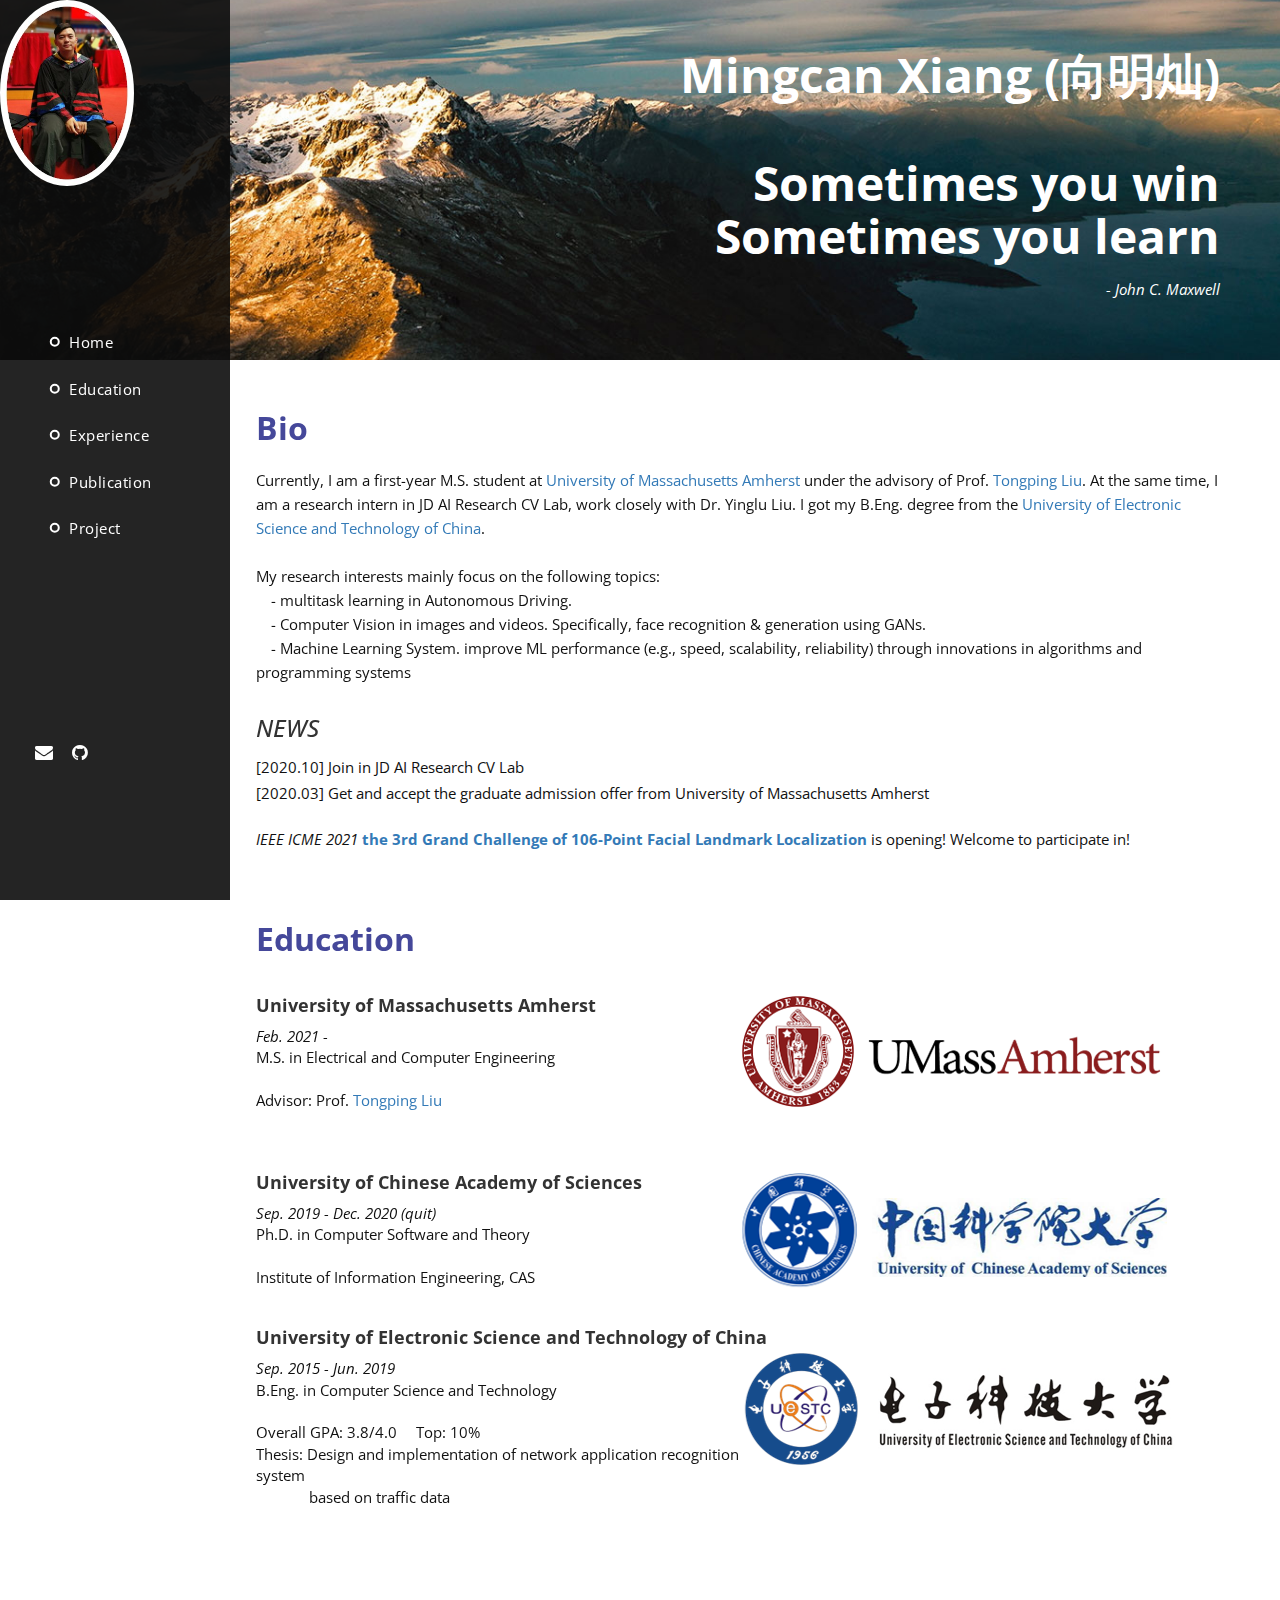
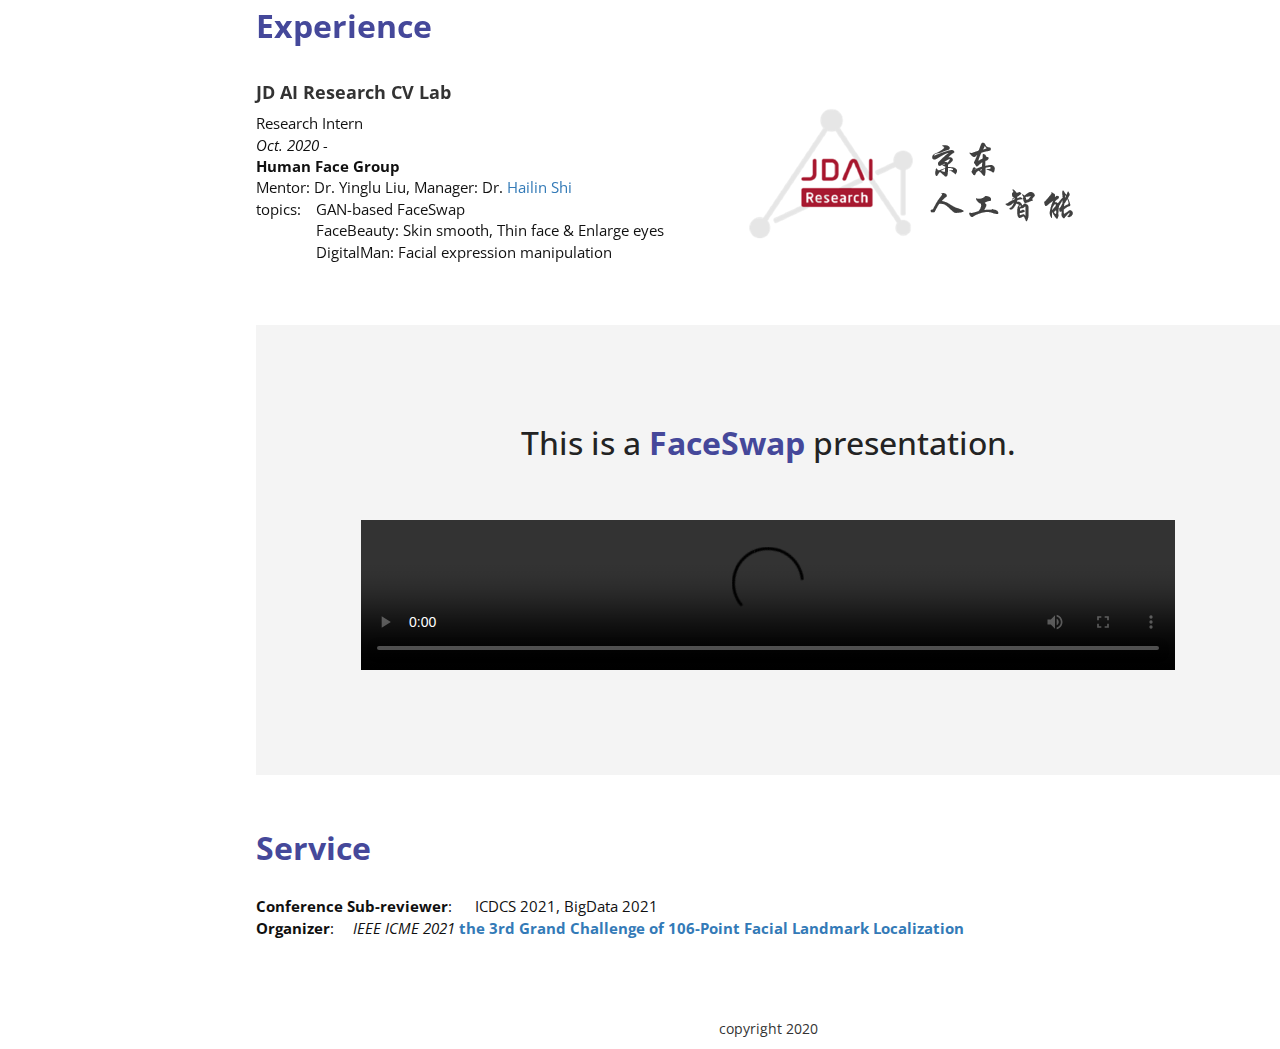
==== commit 2529554a: "Update index.html" ====
--- a/index.html
+++ b/index.html
@@ -290,7 +290,7 @@
                             <br><br>
                                 Institute of Information Engineering, CAS
                             <br>
-                            Advisor: Prof. <a href="http://people.ucas.ac.cn/~xionggang">Gang Xiong</a>
+<!--                             Advisor: Prof. <a href="http://people.ucas.ac.cn/~xionggang">Gang Xiong</a> -->
                         </div>
                 </div>
             </div>
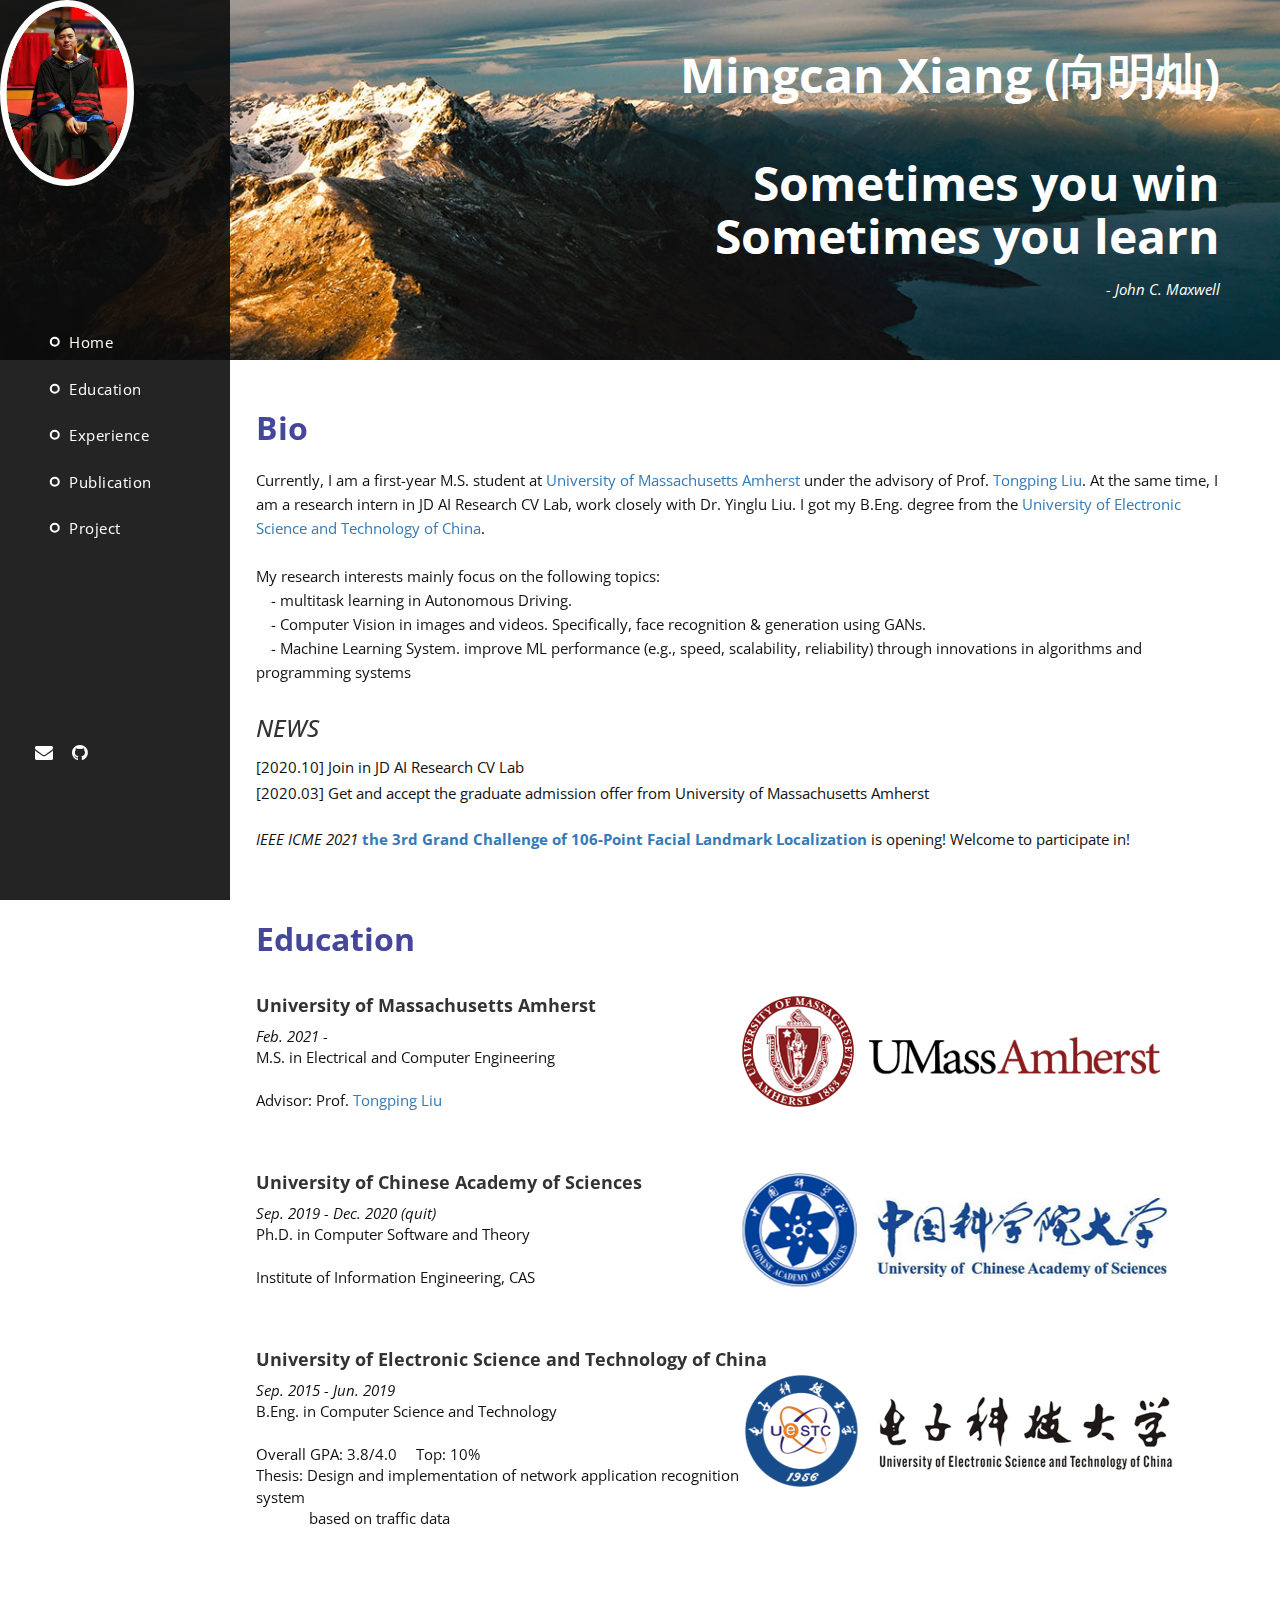
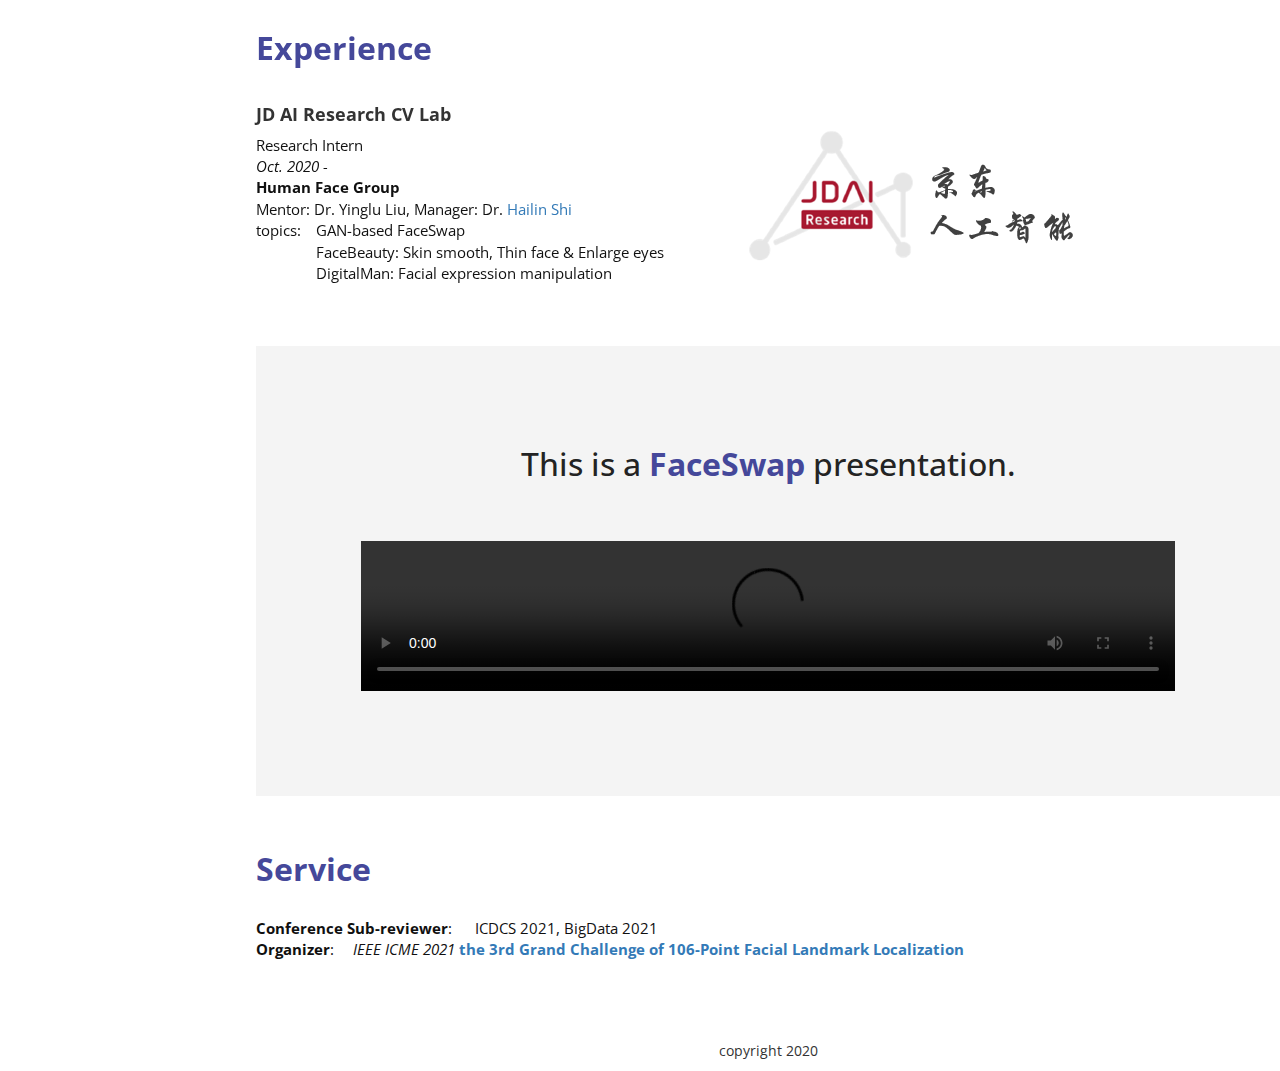
==== commit 0617d2cd: "Update index.html" ====
--- a/index.html
+++ b/index.html
@@ -291,6 +291,7 @@
                                 Institute of Information Engineering, CAS
                             <br>
 <!--                             Advisor: Prof. <a href="http://people.ucas.ac.cn/~xionggang">Gang Xiong</a> -->
+                            <br>
                         </div>
                 </div>
             </div>
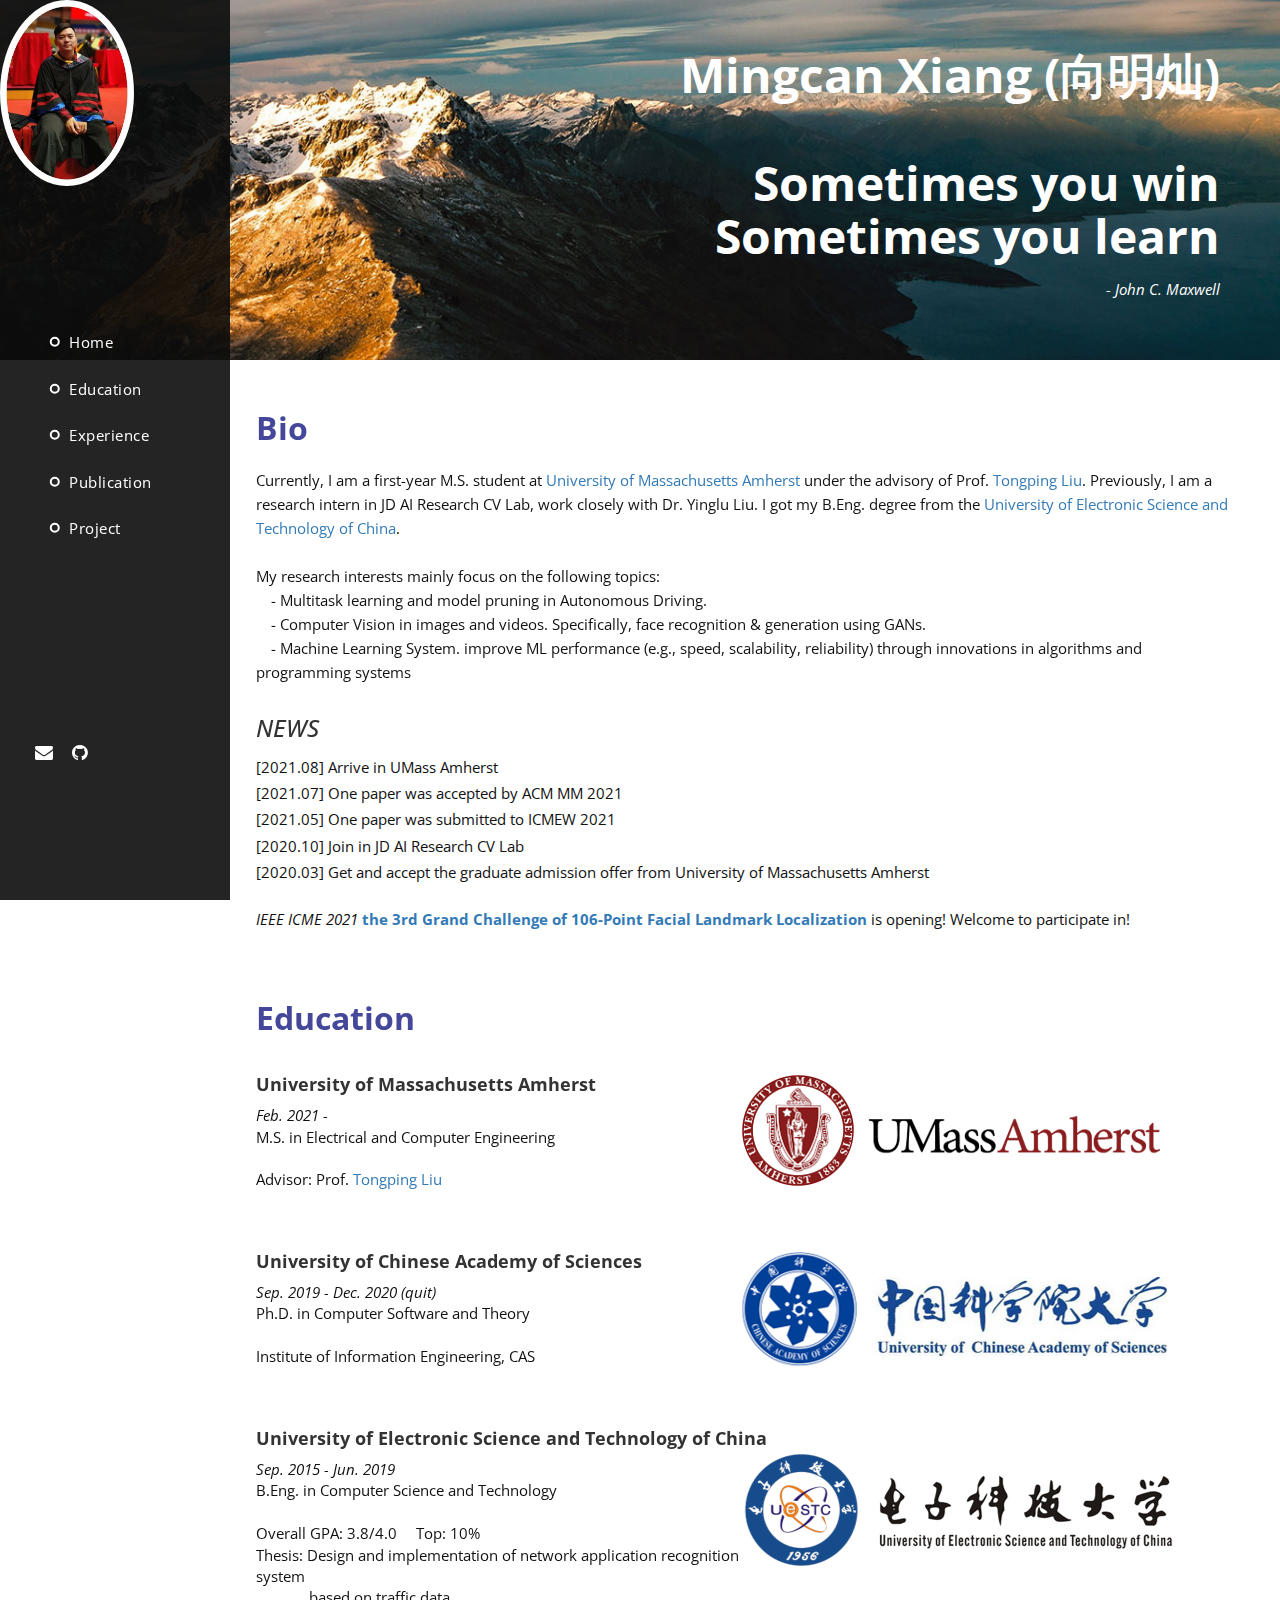
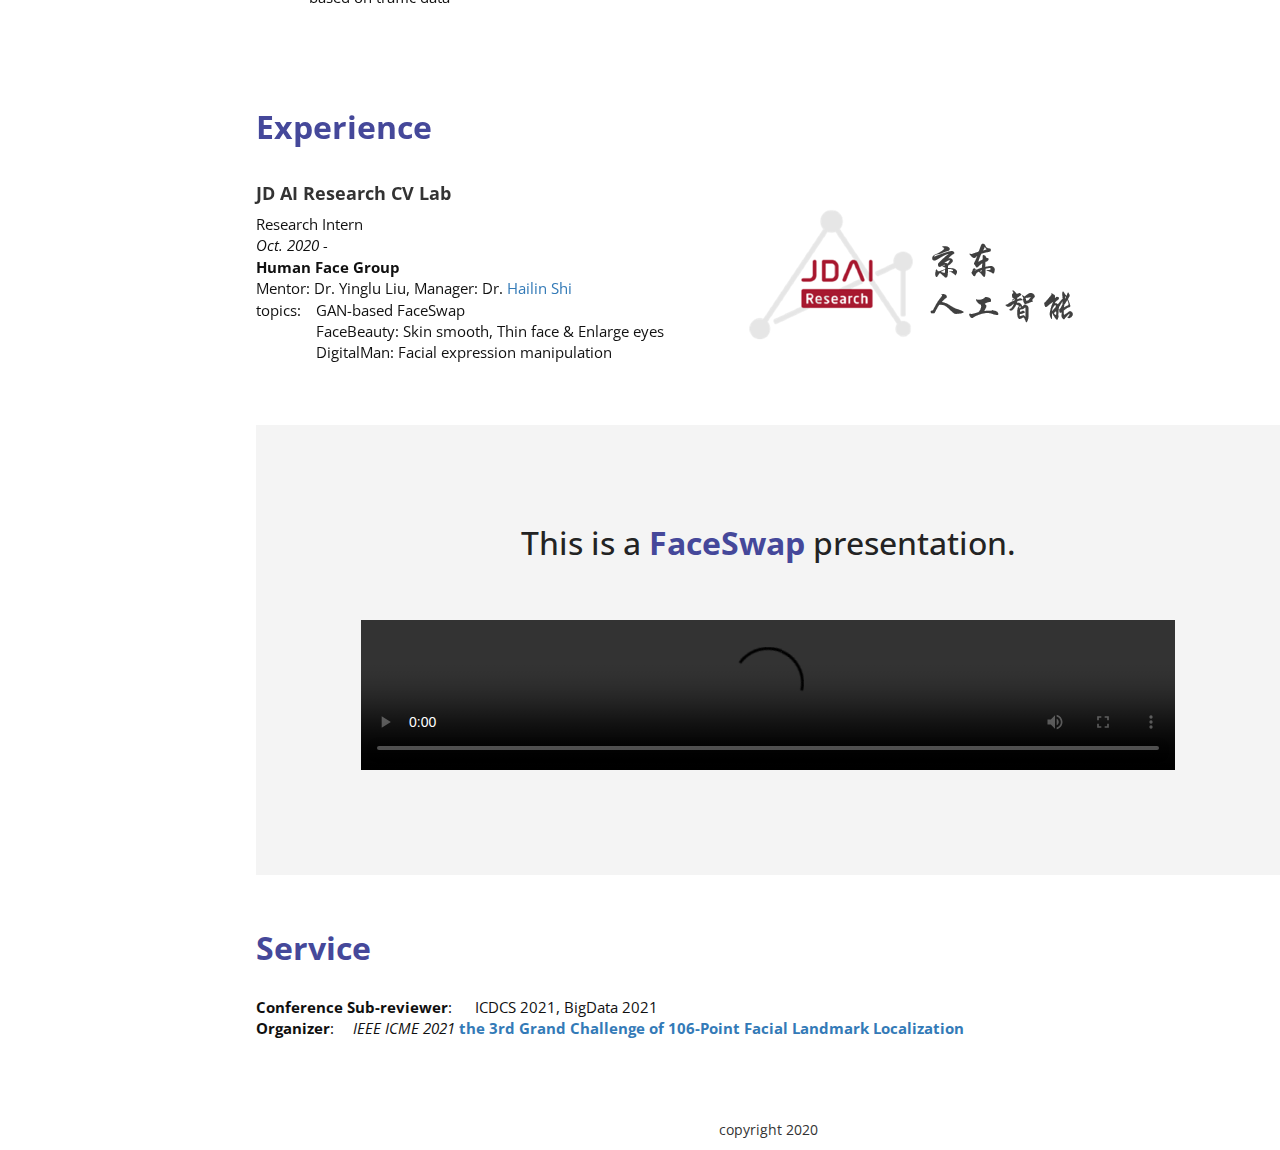
==== commit 3b0a2a37: "update" ====
--- a/index.html
+++ b/index.html
@@ -186,7 +186,7 @@
                     <div class="xmc-content">
                         <p>
                             Currently, I am a first-year M.S. student at <a href="https://www.umass.edu/">University of Massachusetts Amherst</a> under the advisory of Prof. <a href="https://people.umass.edu/tongping/index.html">Tongping Liu</a>.
-                            At the same time, I am a research intern in JD AI Research CV Lab, work closely with Dr. Yinglu Liu.
+                            Previously, I am a research intern in JD AI Research CV Lab, work closely with Dr. Yinglu Liu.
                             I got my B.Eng. degree from the <a href="https://www.uestc.edu.cn/">University of Electronic Science and Technology of China</a>.
                             <br><br>
 
@@ -202,7 +202,7 @@
                             My research interests mainly focus on the following topics:
 
                             <br>
-                            &emsp;- multitask learning in Autonomous Driving.
+                            &emsp;- Multitask learning and model pruning in Autonomous Driving.
                             <br>
                             &emsp;- Computer Vision in images and videos. Specifically, face recognition & generation using GANs.
                             <br>
@@ -225,7 +225,9 @@
             <div class="section-heading">
                 <h3><i>NEWS</i></h3>
 
-<!--                <div class="news-content">[2021.01] One paper was accepted by CVPR 2021?</div>-->
+                <div class="news-content">[2021.08] Arrive in UMass Amherst</div>
+                <div class="news-content">[2021.07] One paper was accepted by ACM MM 2021</div>
+                <div class="news-content">[2021.05] One paper was submitted to ICMEW 2021</div>
                 <div class="news-content">[2020.10] Join in JD AI Research CV Lab</div>
                 <div class="news-content">[2020.03] Get and accept the graduate admission offer from University of Massachusetts Amherst</div>
 
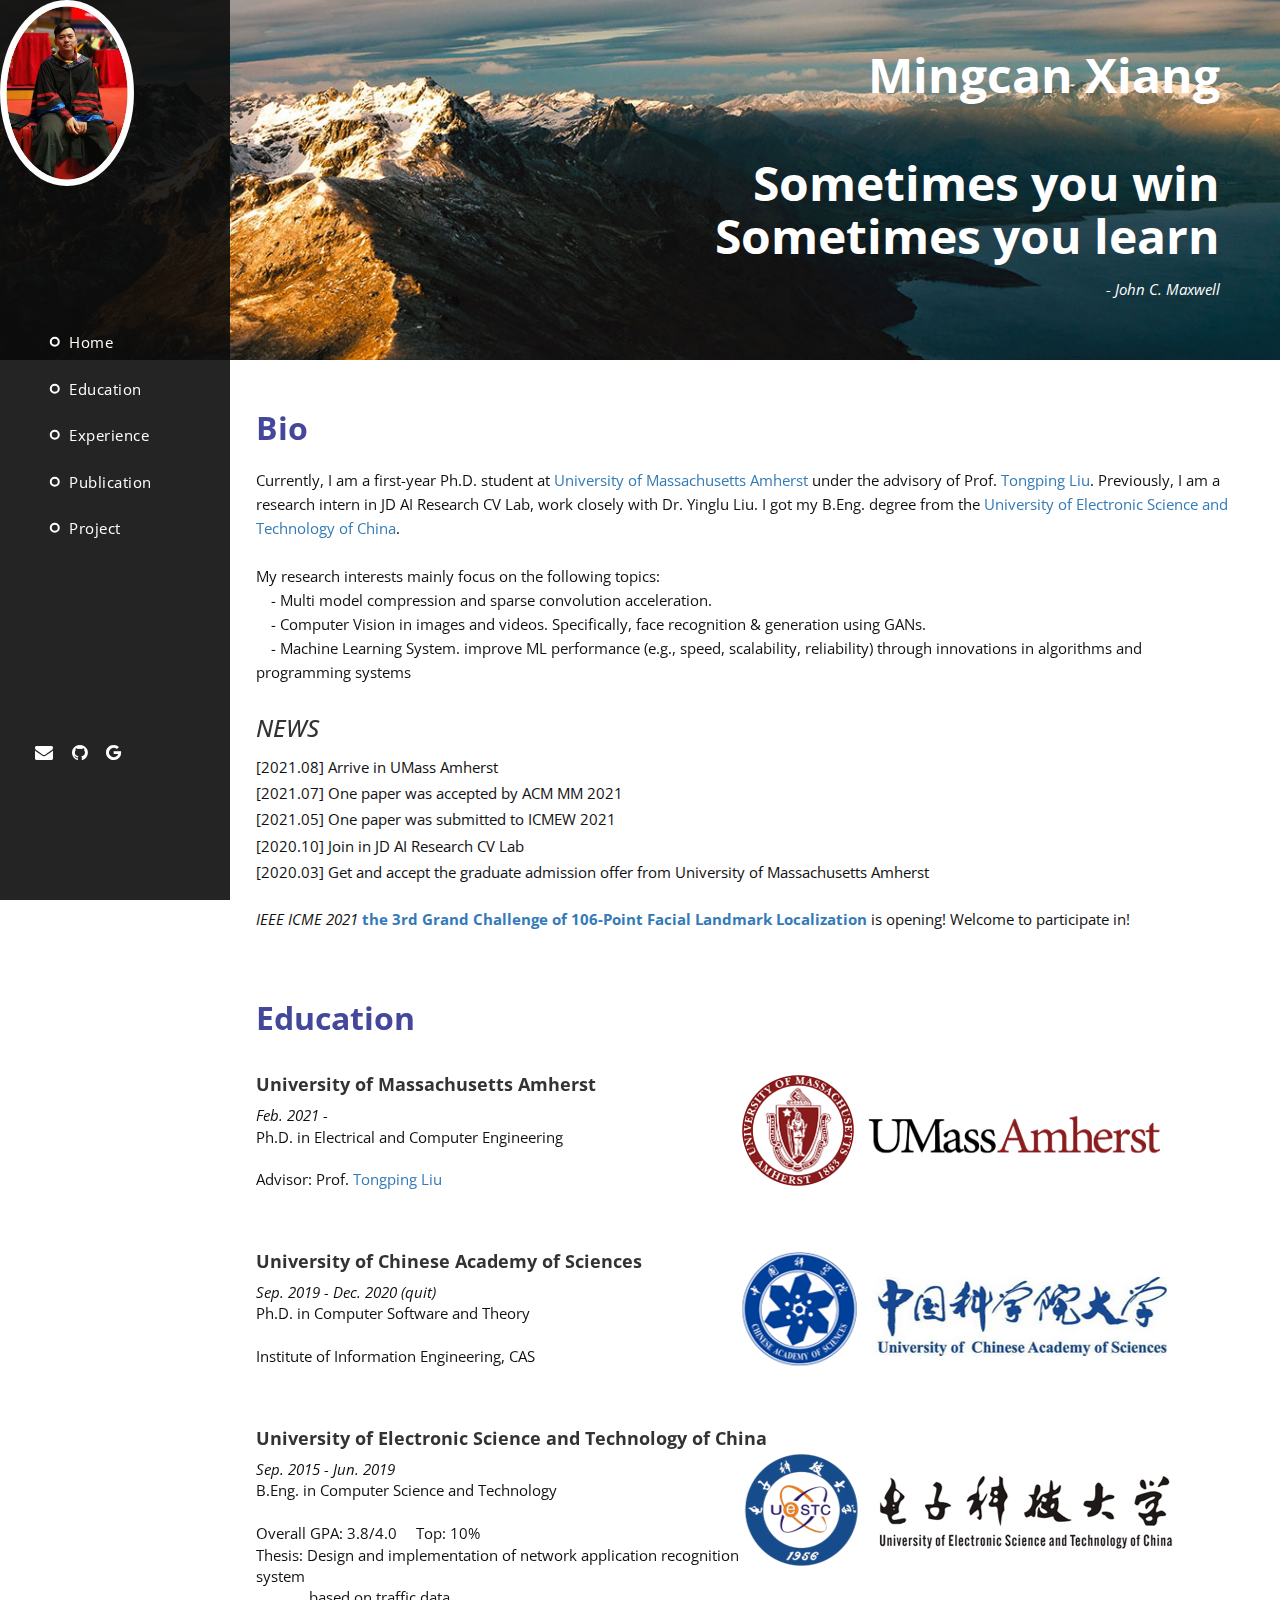
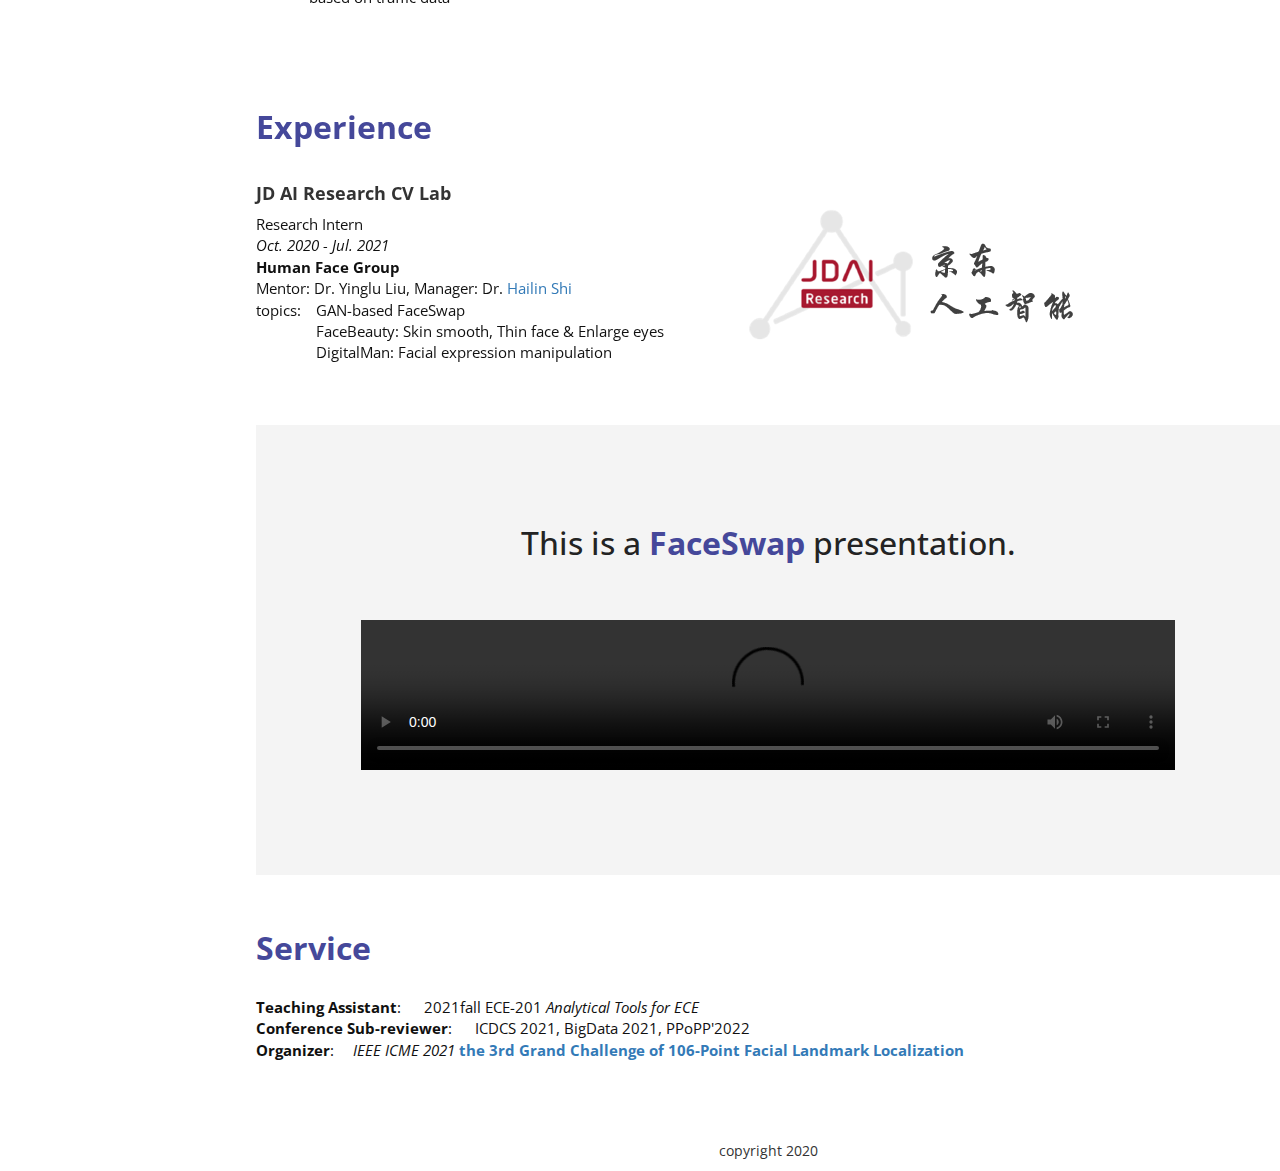
==== commit e956f343: "update" ====
--- a/index.html
+++ b/index.html
@@ -3,7 +3,7 @@
     <head>
         <meta charset="utf-8">
         <meta http-equiv="X-UA-Compatible" content="IE=edge,chrome=1">
-        <title>Mingcan Xiang (向明灿)</title>
+        <title>Mingcan Xiang</title>
 
 <!-- 
 download
@@ -141,6 +141,9 @@
             <ul class="social-icons">
                 <li><a href="mailto:mingcanxiang@umass.edu"><i class="fa fa-envelope"></i></a></li>
                 <li><a href="https://github.com/MitchellX"><i class="fa fa-github"></i></a></li>
+
+                <li><a href="https://scholar.google.com/citations?user=8eHZg6kAAAAJ&hl=en"><i class="fa  fa-google"></i></a></li>
+
 <!--                <li><a href="https://weibo.com/u/5796702725?is_all=1"><i class="fa fa-weibo"></i></a></li>-->
 <!--                <li><a href="#"><i class="fa fa-weixin"></i></a></li>-->
 
@@ -162,7 +165,7 @@
                     <div class="image"></div>
                     <div class="info">
                         <div>
-                            <h1 style="text-align:left">Mingcan Xiang (向明灿)</h1>
+                            <h1 style="text-align:right">Mingcan Xiang</h1>
 <!--                            <p>mingcanxiang@umass.edu</p>-->
                                 <br><br>
                                   <h1>Sometimes you win<br>Sometimes you learn</h1>
@@ -185,7 +188,7 @@
                 <h1><em>Bio</em></h1>
                     <div class="xmc-content">
                         <p>
-                            Currently, I am a first-year M.S. student at <a href="https://www.umass.edu/">University of Massachusetts Amherst</a> under the advisory of Prof. <a href="https://people.umass.edu/tongping/index.html">Tongping Liu</a>.
+                            Currently, I am a first-year Ph.D. student at <a href="https://www.umass.edu/">University of Massachusetts Amherst</a> under the advisory of Prof. <a href="https://people.umass.edu/tongping/index.html">Tongping Liu</a>.
                             Previously, I am a research intern in JD AI Research CV Lab, work closely with Dr. Yinglu Liu.
                             I got my B.Eng. degree from the <a href="https://www.uestc.edu.cn/">University of Electronic Science and Technology of China</a>.
                             <br><br>
@@ -202,7 +205,9 @@
                             My research interests mainly focus on the following topics:
 
                             <br>
-                            &emsp;- Multitask learning and model pruning in Autonomous Driving.
+                            &emsp;- Multi model compression and sparse convolution acceleration.
+
+<!--                            &emsp;- Multitask learning and model pruning in Autonomous Driving.-->
                             <br>
                             &emsp;- Computer Vision in images and videos. Specifically, face recognition & generation using GANs.
                             <br>
@@ -233,8 +238,7 @@
 
                 <br>
                 <div class="news-content"><i>IEEE ICME 2021 </i> <a href="https://fllc3-icme2021.github.io/"><strong>the 3rd Grand Challenge of 106-Point Facial Landmark Localization </strong></a> is opening! Welcome to participate in!
-
-</div>
+                </div>
 
             </div>
         </section>
@@ -246,6 +250,7 @@
     <!--   --------------------education------------------------------->
 
         <section id='education' class="edu-section">
+<!--        <section id='education' class="content-section">-->
             <div class="section-heading">
                 <h1><em>Education</em></h1>
                 <div class="edu-content">
@@ -261,7 +266,7 @@
 
                                 <i>Feb. 2021 - </i>
                             <br>
-                                M.S. in Electrical and Computer Engineering
+                                Ph.D. in Electrical and Computer Engineering
                             <br><br>
                                 Advisor: Prof. <a href="https://people.umass.edu/tongping/index.html">Tongping Liu</a>
                             <br><br>
@@ -348,7 +353,7 @@
                         <div class="intro">
                             Research Intern
                                 <br>
-                            <i>Oct. 2020 - </i>
+                            <i>Oct. 2020 - Jul. 2021</i>
                                 <br>
                             <strong>Human Face Group</strong>
                                 <br>
@@ -364,6 +369,7 @@
                         </div>
                 </div>
             </div>
+        </section>
 
 <!--            &lt;!&ndash;-&#45;&#45;&#45;&#45;   iie  -&#45;&#45;&#45;&#45;&#45;&#45;&#45;&#45;&ndash;&gt;-->
 <!--            <div class="section-heading">-->
@@ -395,7 +401,7 @@
 <!--            </div>-->
 
 
-        </section>
+<!--        </section>-->
 
 <!--        <section>-->
 <!--            <div class="section-heading">-->
@@ -473,8 +479,13 @@
                     <div class="service">
                         <br>
 
+                        <strong>Teaching Assistant</strong>:
+                        &emsp; 2021fall ECE-201 <i>Analytical Tools for ECE</i>
+
+                        <br>
+
                         <strong>Conference Sub-reviewer</strong>:
-                        &emsp; ICDCS 2021, BigData 2021
+                        &emsp; ICDCS 2021, BigData 2021, PPoPP'2022
 
                         <br>
 
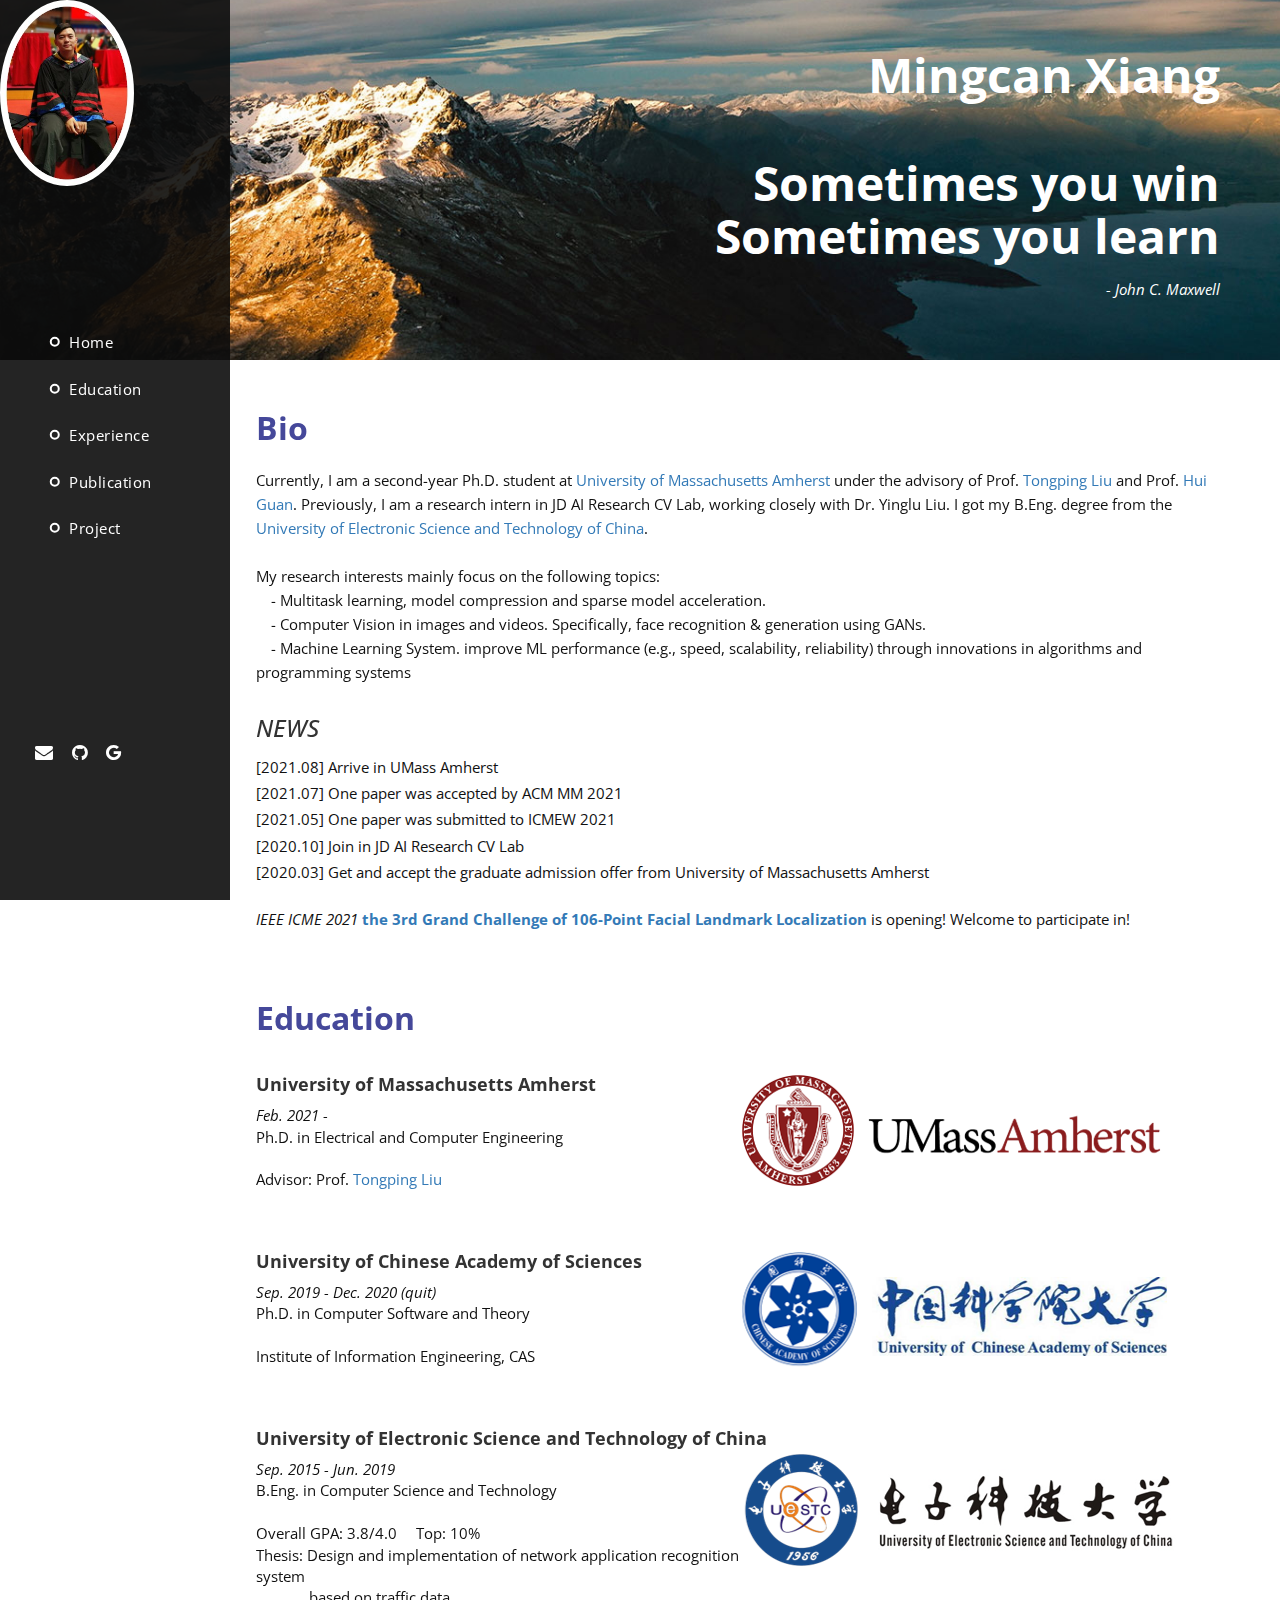
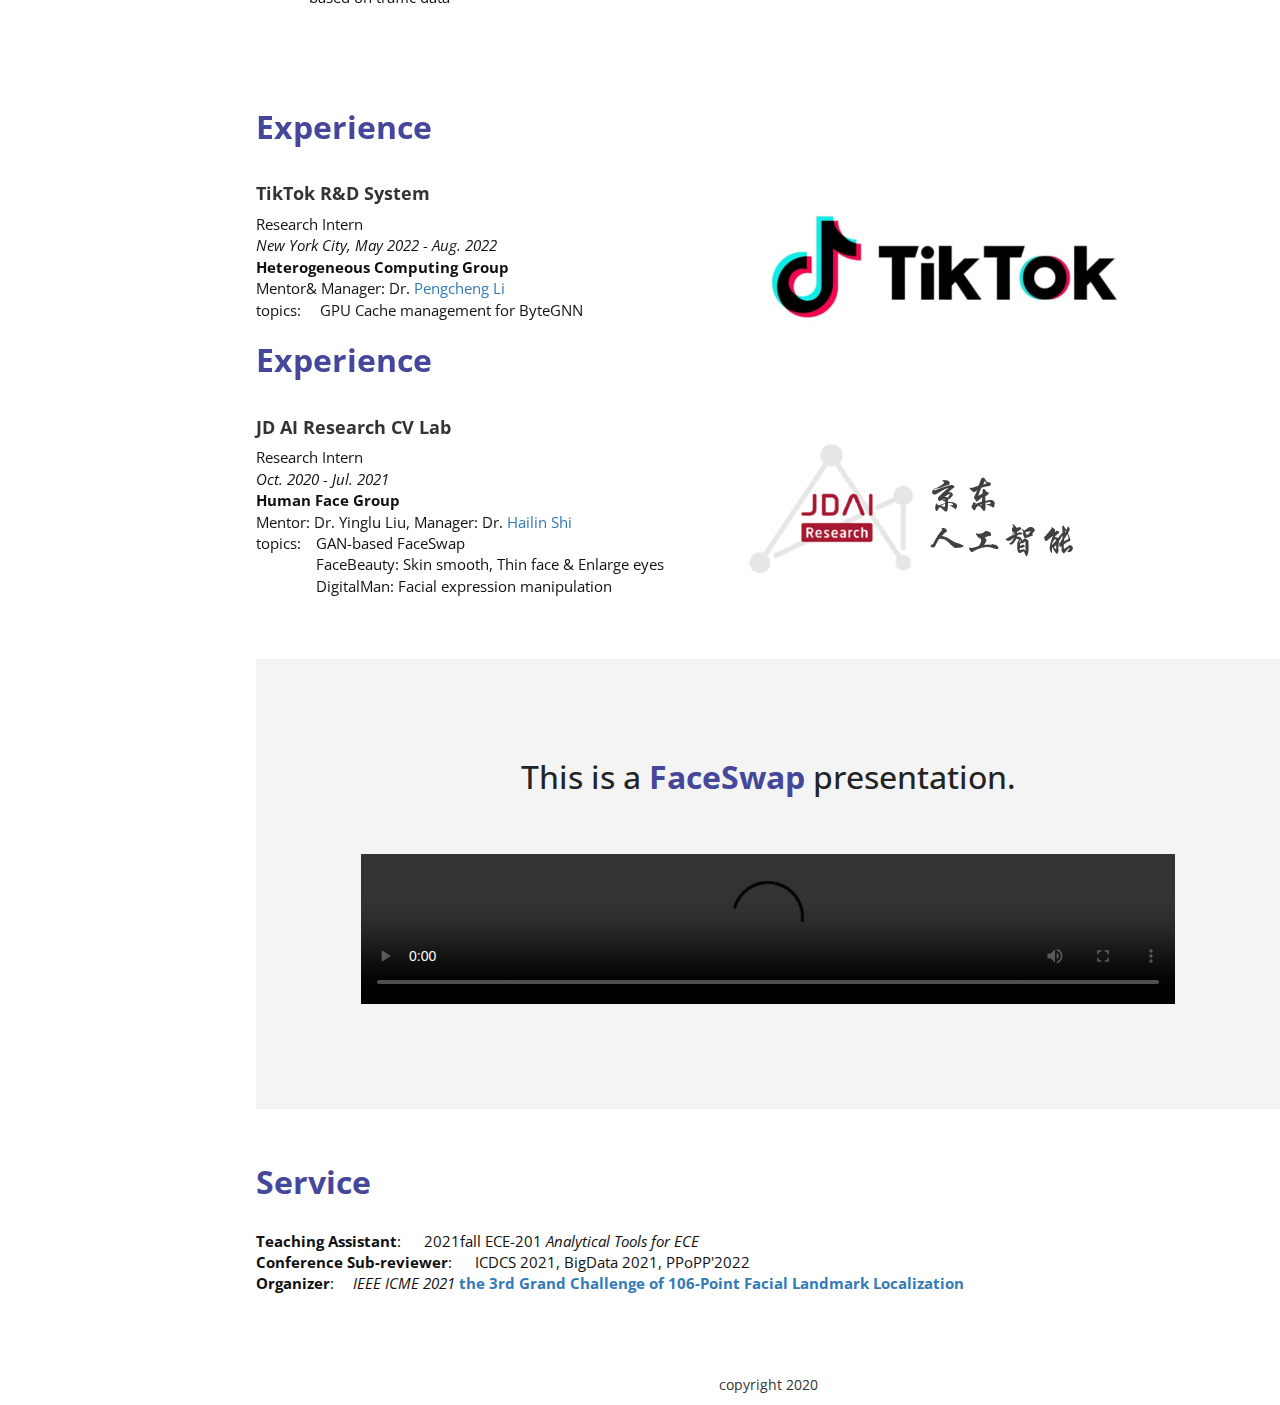
==== commit 4a11bcfe: "add the experience in Tiktok" ====
--- a/index.html
+++ b/index.html
@@ -188,8 +188,10 @@
                 <h1><em>Bio</em></h1>
                     <div class="xmc-content">
                         <p>
-                            Currently, I am a first-year Ph.D. student at <a href="https://www.umass.edu/">University of Massachusetts Amherst</a> under the advisory of Prof. <a href="https://people.umass.edu/tongping/index.html">Tongping Liu</a>.
-                            Previously, I am a research intern in JD AI Research CV Lab, work closely with Dr. Yinglu Liu.
+                            Currently, I am a second-year Ph.D. student at <a href="https://www.umass.edu/">University of Massachusetts Amherst</a> under the advisory of
+                            Prof. <a href="https://people.umass.edu/tongping/index.html">Tongping Liu</a> and
+                            Prof. <a href="https://guanh01.github.io/">Hui Guan</a>.
+                            Previously, I am a research intern in JD AI Research CV Lab, working closely with Dr. Yinglu Liu.
                             I got my B.Eng. degree from the <a href="https://www.uestc.edu.cn/">University of Electronic Science and Technology of China</a>.
                             <br><br>
 
@@ -205,7 +207,7 @@
                             My research interests mainly focus on the following topics:
 
                             <br>
-                            &emsp;- Multi model compression and sparse convolution acceleration.
+                            &emsp;- Multitask learning, model compression and sparse model acceleration.
 
 <!--                            &emsp;- Multitask learning and model pruning in Autonomous Driving.-->
                             <br>
@@ -337,6 +339,36 @@
 <!--   --------------------Work------------------------------->
 
         <section id='work' class="content-section">
+
+
+            <!-------   TikTok  ----------->
+            <div class="section-heading">
+                <h1><em>Experience</em></h1>
+                <div class="edu-content">
+                    <h4><strong>TikTok R&D System</strong>
+                        <div class="photo">
+                            <a href="https://www.tiktok.com/about?lang=en">
+                            <img src="img/tiktok.png" alt="" width="450">
+                            </a>
+                        </div>
+                    </h4>
+
+                        <div class="intro">
+                            Research Intern
+                                <br>
+                            <i>New York City, May 2022 - Aug. 2022</i>
+                                <br>
+                            <strong>Heterogeneous Computing Group</strong>
+                                <br>
+                            Mentor& Manager: Dr. <a href="">Pengcheng Li</a>
+                                <br>
+                            topics:&emsp; GPU Cache management for ByteGNN
+                                <br><br>
+                        </div>
+                </div>
+            </div>
+
+
 
             <!-------   JDAI  ----------->
             <div class="section-heading">
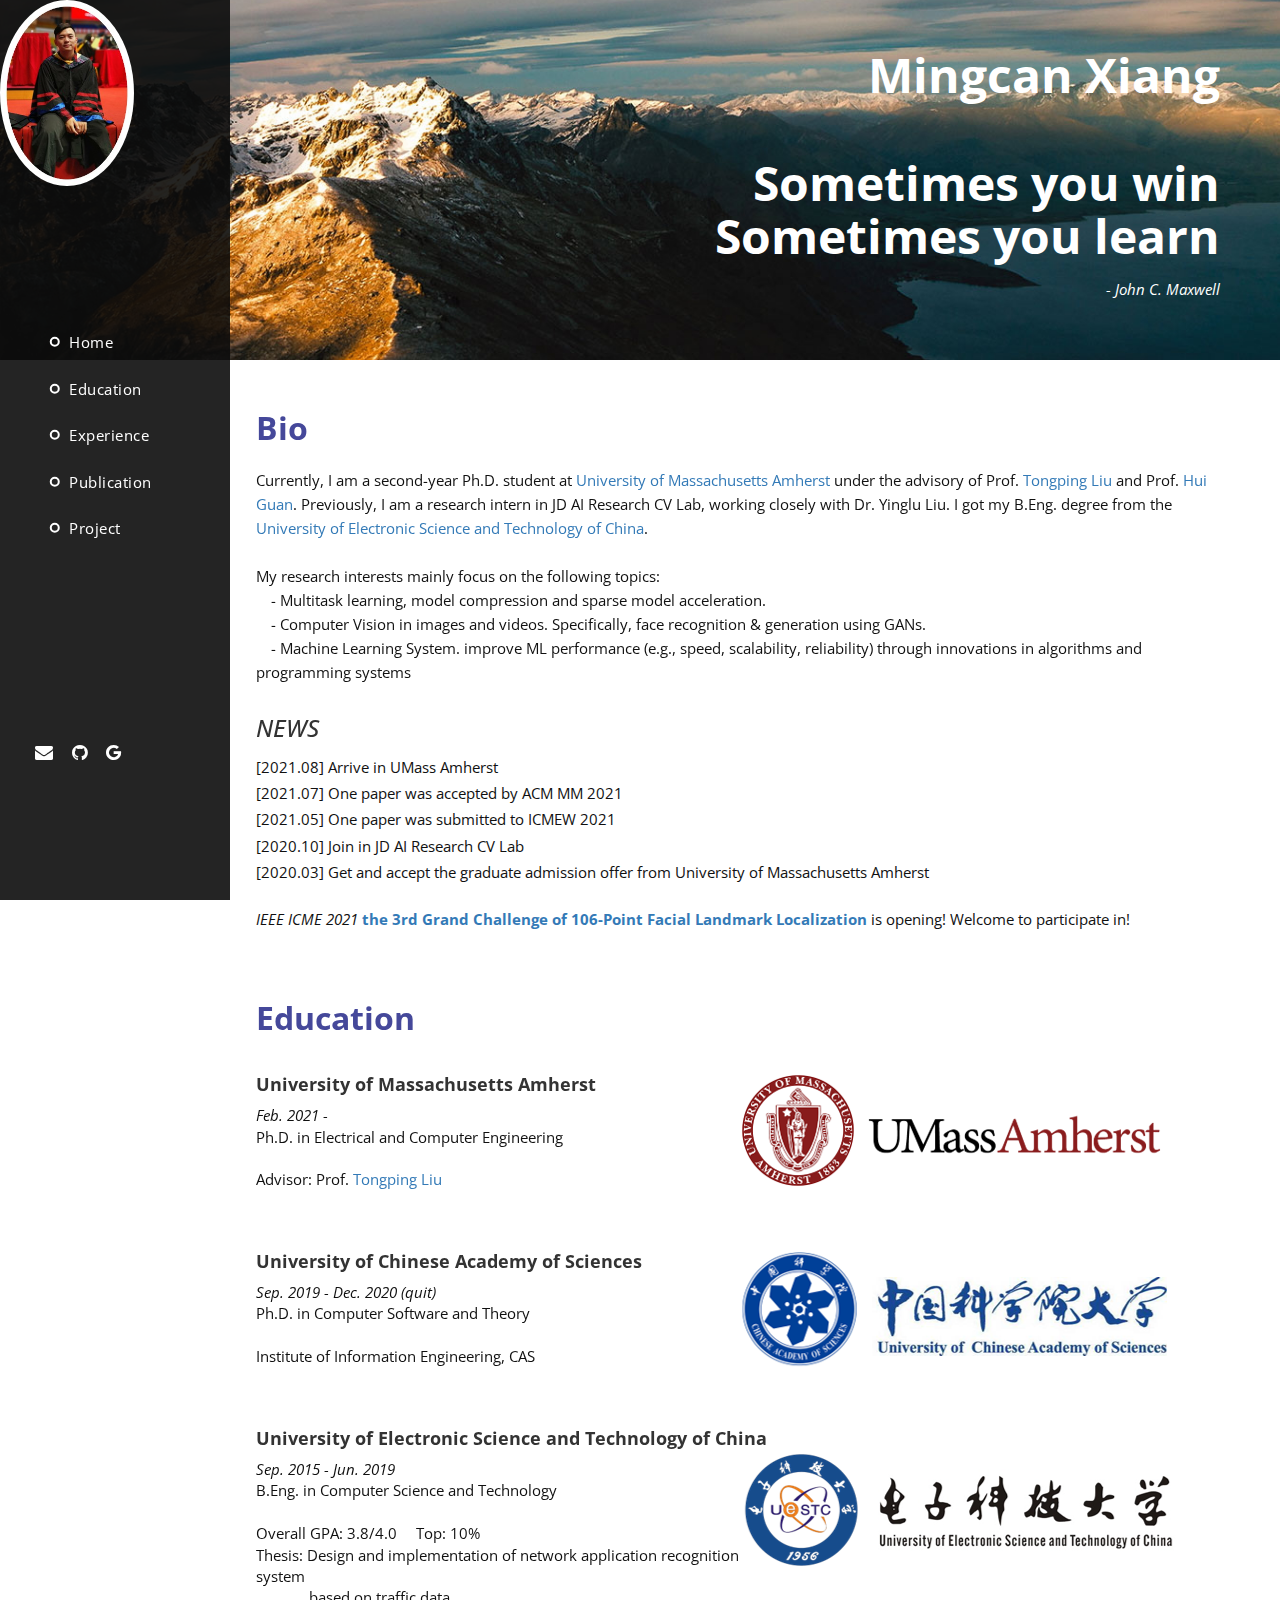
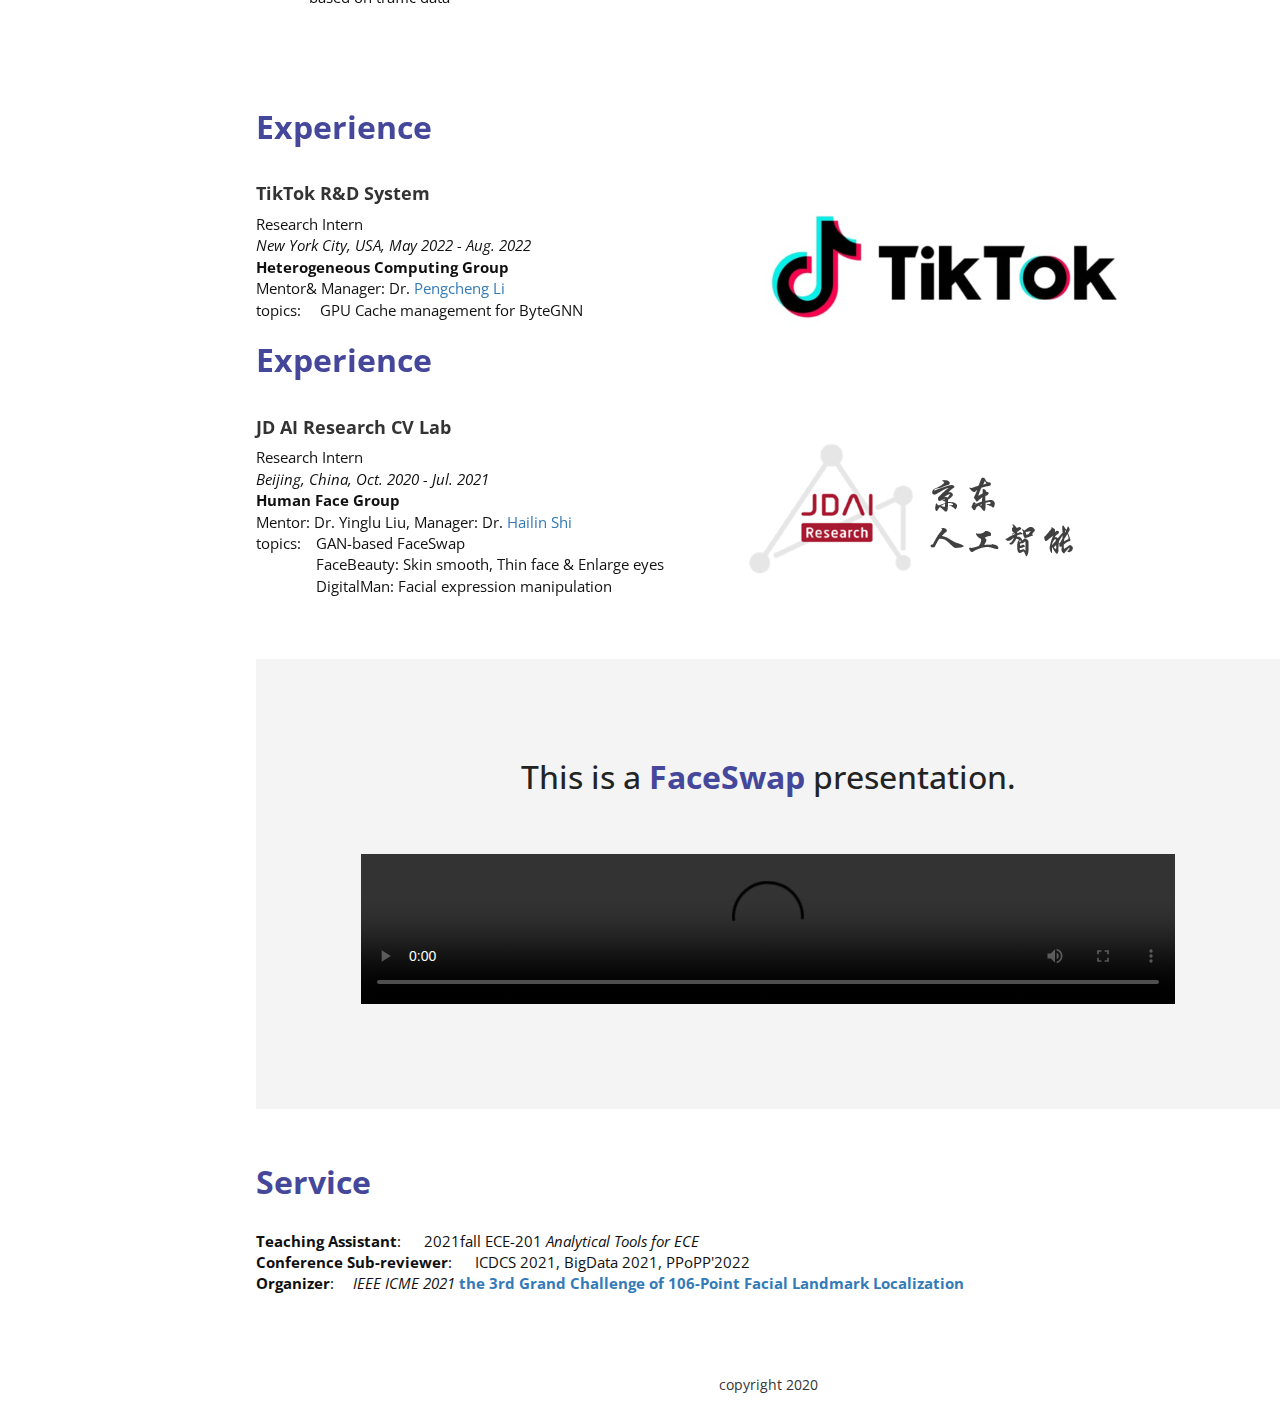
==== commit 96eedb30: "add the experience in Tiktok" ====
--- a/index.html
+++ b/index.html
@@ -356,7 +356,7 @@
                         <div class="intro">
                             Research Intern
                                 <br>
-                            <i>New York City, May 2022 - Aug. 2022</i>
+                            <i>New York City, USA, May 2022 - Aug. 2022</i>
                                 <br>
                             <strong>Heterogeneous Computing Group</strong>
                                 <br>
@@ -385,7 +385,7 @@
                         <div class="intro">
                             Research Intern
                                 <br>
-                            <i>Oct. 2020 - Jul. 2021</i>
+                            <i>Beijing, China, Oct. 2020 - Jul. 2021</i>
                                 <br>
                             <strong>Human Face Group</strong>
                                 <br>
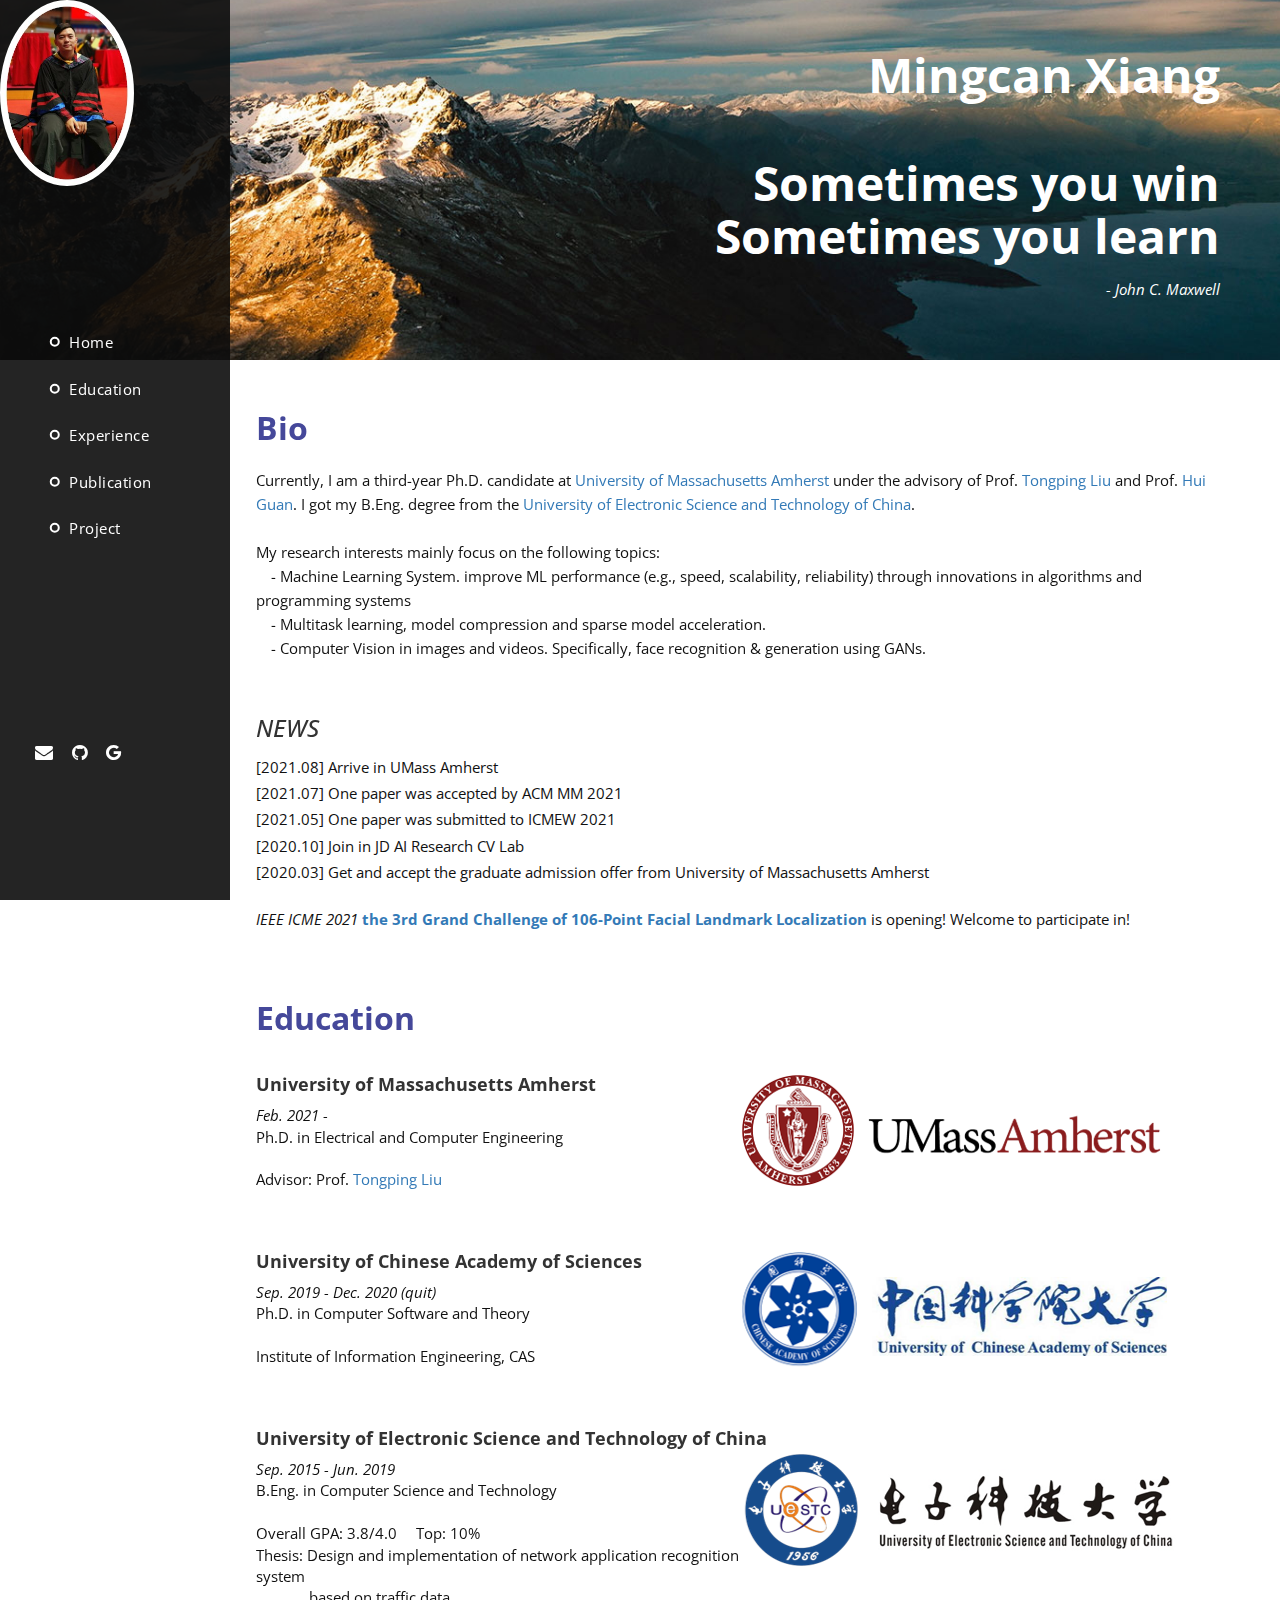
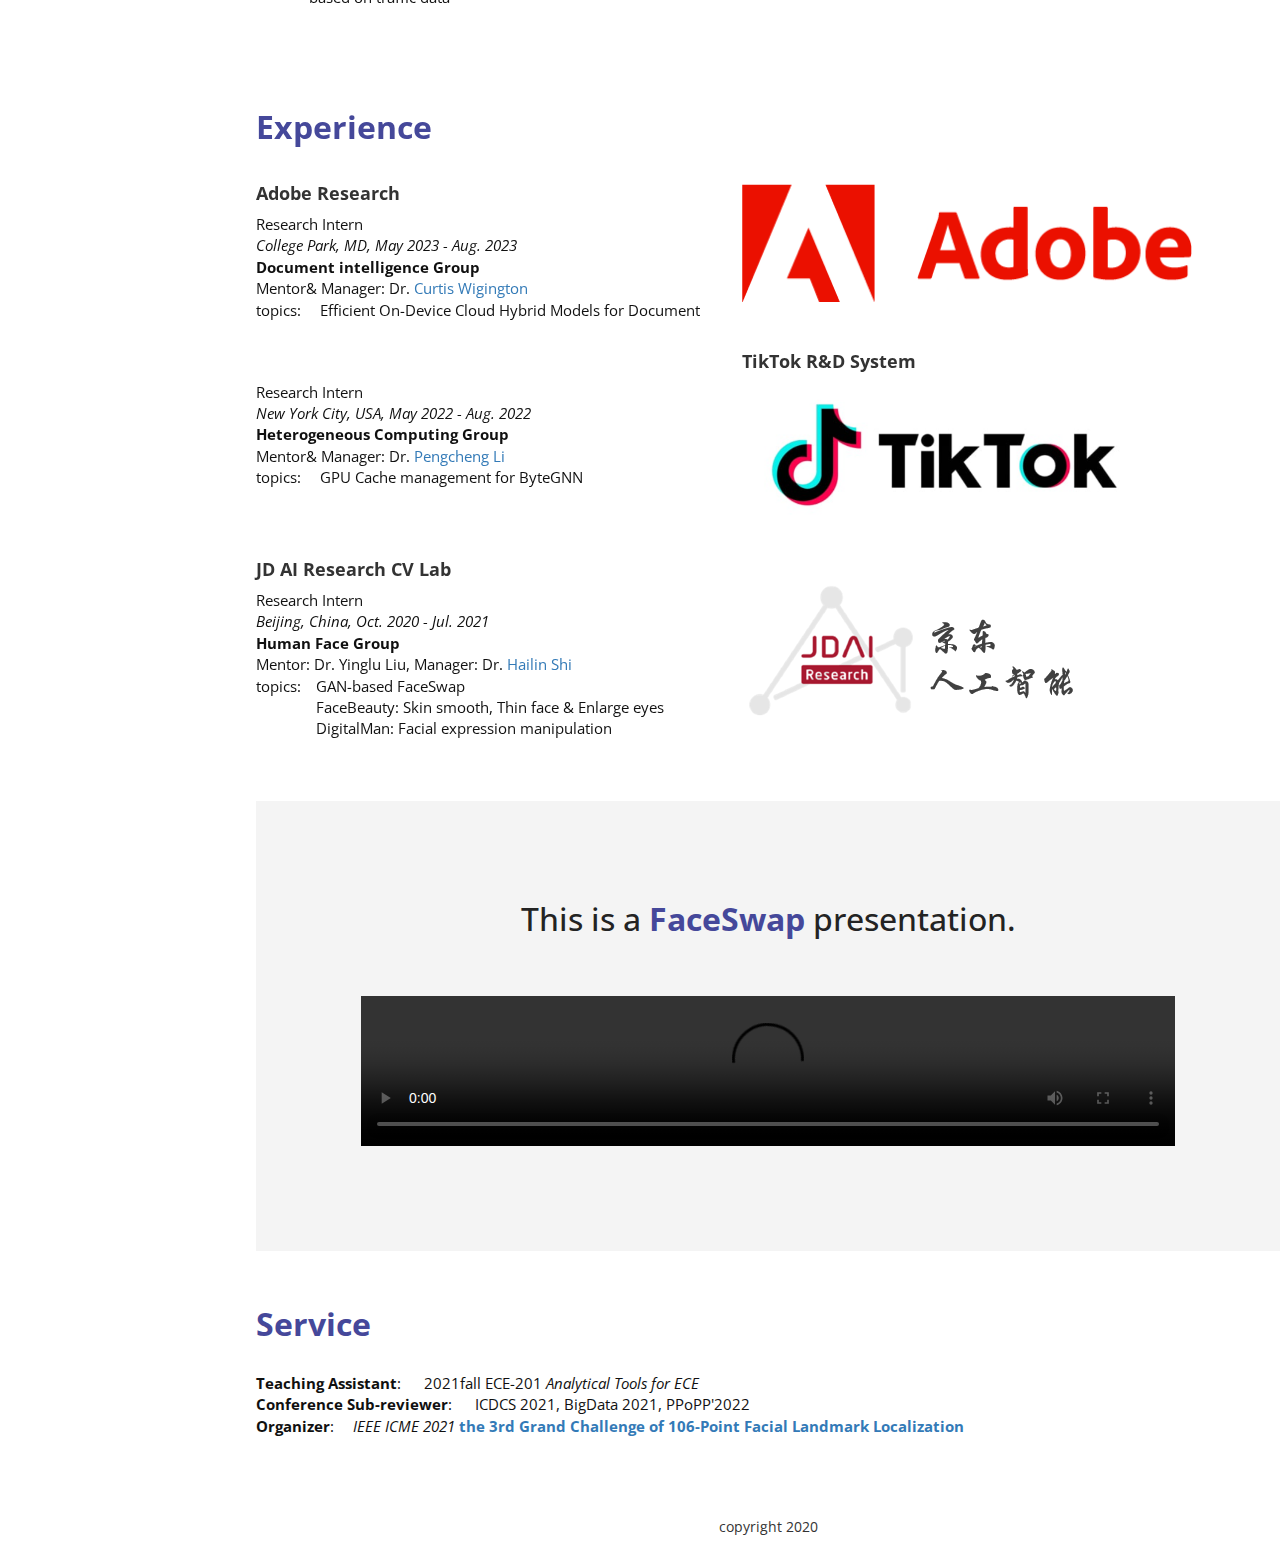
==== commit 252e39b6: "update the experience and short bio" ====
--- a/index.html
+++ b/index.html
@@ -188,10 +188,10 @@
                 <h1><em>Bio</em></h1>
                     <div class="xmc-content">
                         <p>
-                            Currently, I am a second-year Ph.D. student at <a href="https://www.umass.edu/">University of Massachusetts Amherst</a> under the advisory of
+                            Currently, I am a third-year Ph.D. candidate at <a href="https://www.umass.edu/">University of Massachusetts Amherst</a> under the advisory of
                             Prof. <a href="https://people.umass.edu/tongping/index.html">Tongping Liu</a> and
                             Prof. <a href="https://guanh01.github.io/">Hui Guan</a>.
-                            Previously, I am a research intern in JD AI Research CV Lab, working closely with Dr. Yinglu Liu.
+                            <!-- Previously, I am a research intern in JD AI Research CV Lab, working closely with Dr. Yinglu Liu. -->
                             I got my B.Eng. degree from the <a href="https://www.uestc.edu.cn/">University of Electronic Science and Technology of China</a>.
                             <br><br>
 
@@ -205,6 +205,8 @@
 
 
                             My research interests mainly focus on the following topics:
+                            <br>
+                            &emsp;- Machine Learning System. improve ML performance (e.g., speed, scalability, reliability) through innovations in algorithms and programming systems
 
                             <br>
                             &emsp;- Multitask learning, model compression and sparse model acceleration.
@@ -212,8 +214,6 @@
 <!--                            &emsp;- Multitask learning and model pruning in Autonomous Driving.-->
                             <br>
                             &emsp;- Computer Vision in images and videos. Specifically, face recognition & generation using GANs.
-                            <br>
-                            &emsp;- Machine Learning System. improve ML performance (e.g., speed, scalability, reliability) through innovations in algorithms and programming systems
 
 
                         </p>
@@ -341,9 +341,36 @@
         <section id='work' class="content-section">
 
 
+            <!-------   Adobe  ----------->
+            <div class="section-heading">
+                <h1><em>Experience</em></h1>
+                <div class="edu-content">
+                    <h4><strong>Adobe Research</strong>
+                        <div class="photo">
+                            <a href="https://research.adobe.com/">
+                            <img src="img/Adobe.png" alt="" width="450">
+                            </a>
+                        </div>
+                    </h4>
+
+                        <div class="intro">
+                            Research Intern
+                                <br>
+                            <i>College Park, MD, May 2023 - Aug. 2023</i>
+                                <br>
+                            <strong>Document intelligence Group</strong>
+                                <br>
+                            Mentor& Manager: Dr. <a href="https://scholar.google.com/citations?user=V0bHAt8AAAAJ&hl=en">Curtis Wigington</a>
+                                <br>
+                            topics:&emsp; Efficient On-Device Cloud Hybrid Models for Document Intelligence
+                                <br><br>
+                        </div>
+                </div>
+            </div>
+
             <!-------   TikTok  ----------->
             <div class="section-heading">
-                <h1><em>Experience</em></h1>
+                <h1><em></em></h1>
                 <div class="edu-content">
                     <h4><strong>TikTok R&D System</strong>
                         <div class="photo">
@@ -372,7 +399,7 @@
 
             <!-------   JDAI  ----------->
             <div class="section-heading">
-                <h1><em>Experience</em></h1>
+                <h1><em></em></h1>
                 <div class="edu-content">
                     <h4><strong>JD AI Research CV Lab</strong>
                         <div class="photo">
